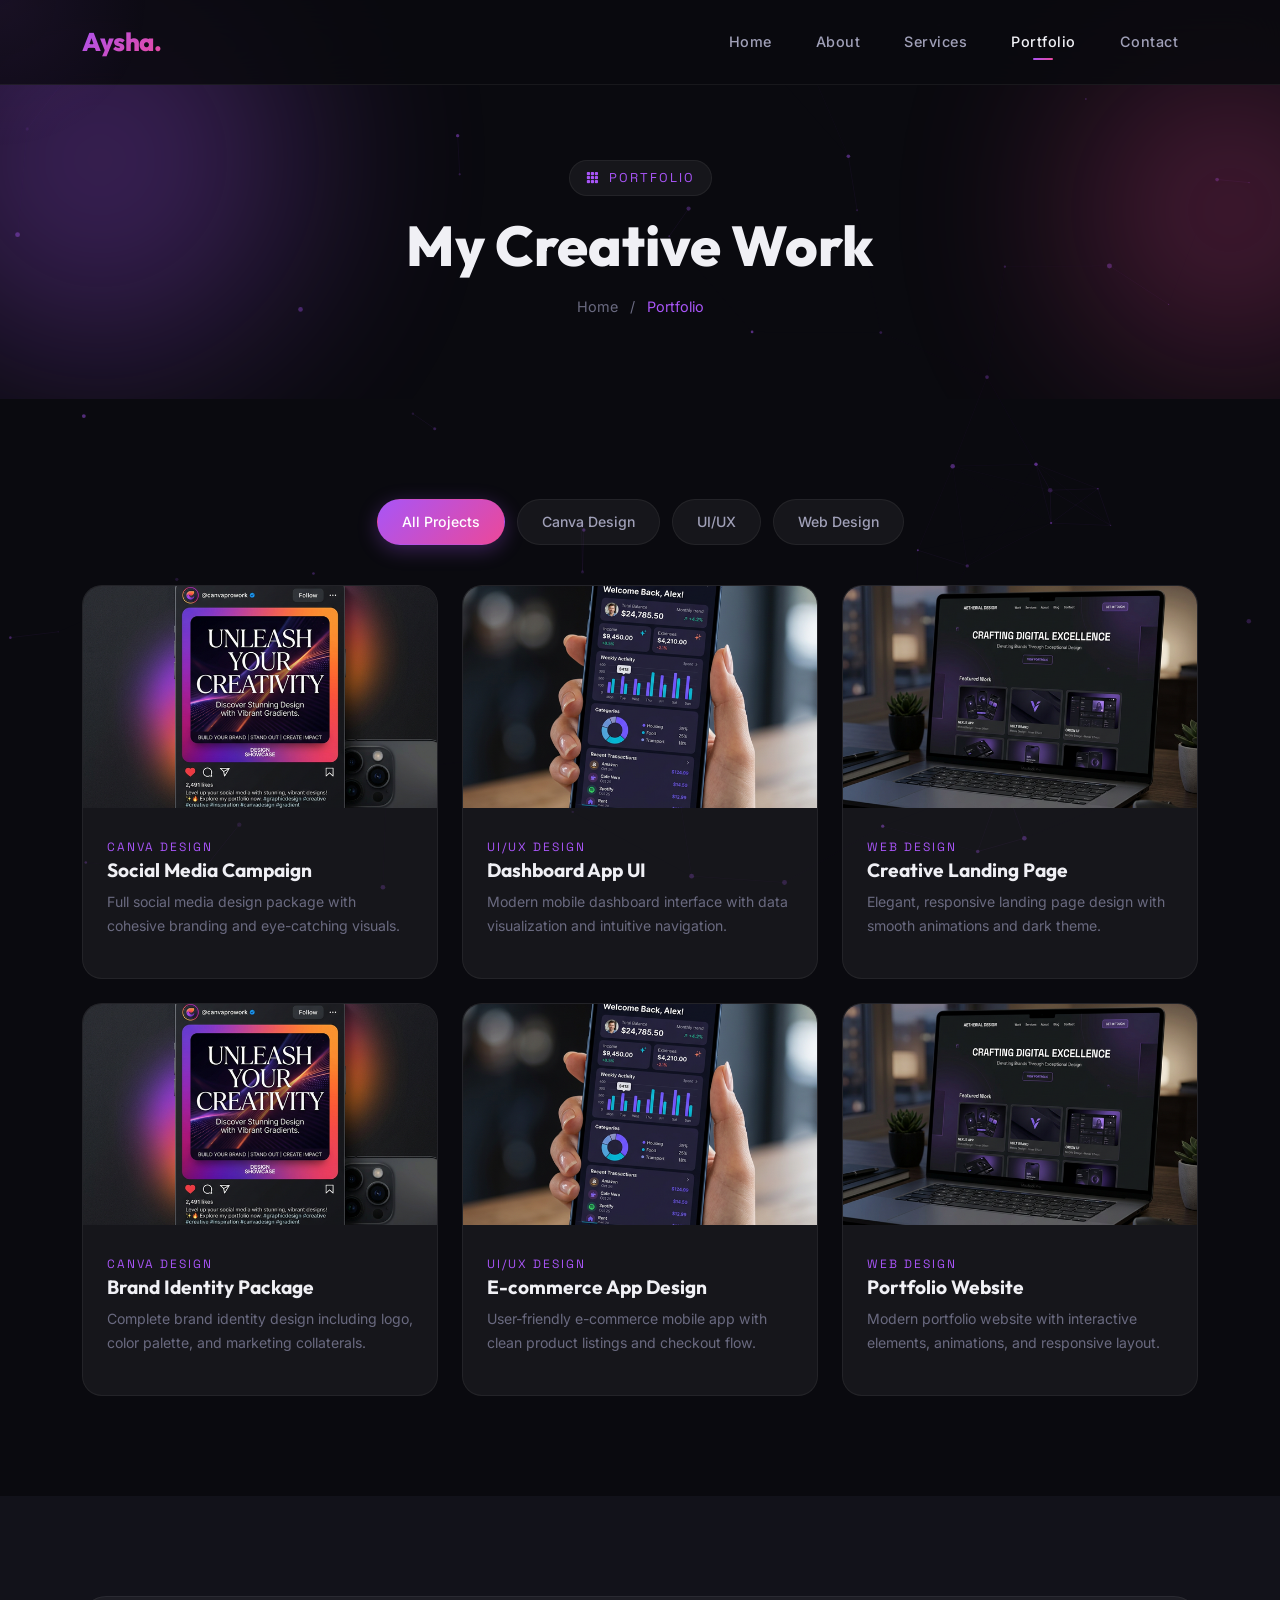
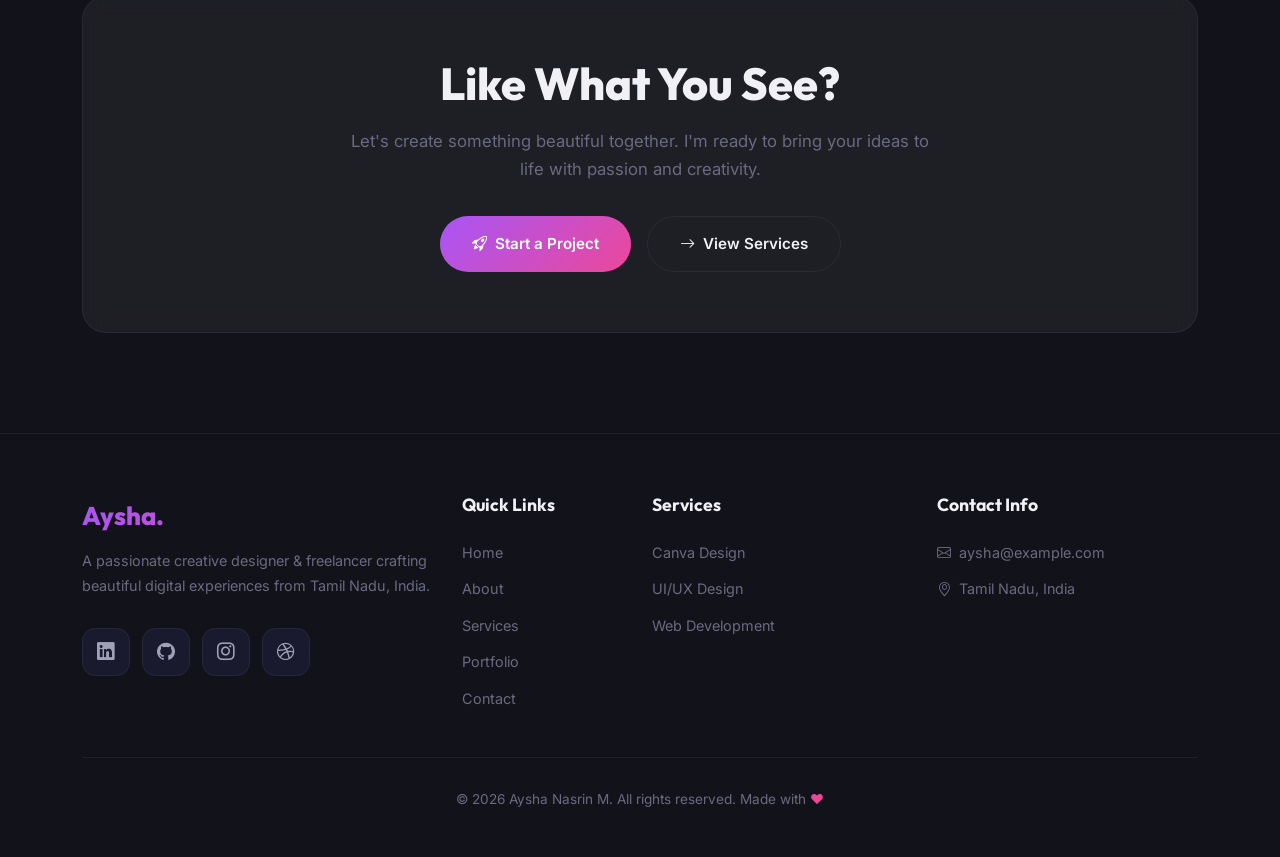
==== portfolio.html @ 5ef6aa92 "update the website" ====
<!DOCTYPE html>
<html lang="en">
<head>
  <meta charset="UTF-8">
  <meta name="viewport" content="width=device-width, initial-scale=1.0">
  <meta name="description" content="Explore the creative portfolio of Aysha Nasrin M - Showcasing Canva designs, UI/UX projects, and web development work.">
  <title>Portfolio | Aysha Nasrin M</title>

  <link href="https://cdn.jsdelivr.net/npm/bootstrap@5.3.3/dist/css/bootstrap.min.css" rel="stylesheet">
  <link href="https://cdn.jsdelivr.net/npm/bootstrap-icons@1.11.3/font/bootstrap-icons.css" rel="stylesheet">
  <link rel="stylesheet" href="assets/css/style.css">
</head>
<body>

  <div class="preloader" id="preloader">
    <div class="preloader-spinner"></div>
    <div class="preloader-text">Loading</div>
  </div>

  <canvas id="particles-canvas"></canvas>

  <!-- Navigation -->
  <nav class="navbar navbar-expand-lg navbar-custom fixed-top" id="main-navbar">
    <div class="container">
      <a class="navbar-brand navbar-brand-custom" href="index.html">Aysha<span style="color: var(--accent-2);">.</span></a>
      <button class="navbar-toggler navbar-toggler-custom" type="button" data-bs-toggle="collapse" data-bs-target="#navbarNav">
        <span class="navbar-toggler-icon"></span>
      </button>
      <div class="collapse navbar-collapse justify-content-end" id="navbarNav">
        <ul class="navbar-nav gap-1">
          <li class="nav-item"><a class="nav-link nav-link-custom" href="index.html">Home</a></li>
          <li class="nav-item"><a class="nav-link nav-link-custom" href="about.html">About</a></li>
          <li class="nav-item"><a class="nav-link nav-link-custom" href="services.html">Services</a></li>
          <li class="nav-item"><a class="nav-link nav-link-custom" href="portfolio.html">Portfolio</a></li>
          <li class="nav-item"><a class="nav-link nav-link-custom" href="contact.html">Contact</a></li>
        </ul>
      </div>
    </div>
  </nav>

  <!-- Page Header -->
  <section class="page-header">
    <div class="page-header-bg">
      <div class="page-header-shape page-header-shape-1"></div>
      <div class="page-header-shape page-header-shape-2"></div>
    </div>
    <div class="section-tag"><i class="bi bi-grid-3x3-gap-fill"></i> Portfolio</div>
    <h1 class="section-title">My Creative <span class="gradient-text">Work</span></h1>
    <div class="breadcrumb-custom">
      <a href="index.html">Home</a>
      <span>/</span>
      <span class="current">Portfolio</span>
    </div>
  </section>

  <!-- Portfolio Section -->
  <section class="section-padding">
    <div class="container">
      <!-- Filter Buttons -->
      <div class="portfolio-filter reveal">
        <button class="filter-btn active" data-filter="all" id="filter-all">All Projects</button>
        <button class="filter-btn" data-filter="canva" id="filter-canva">Canva Design</button>
        <button class="filter-btn" data-filter="uiux" id="filter-uiux">UI/UX</button>
        <button class="filter-btn" data-filter="web" id="filter-web">Web Design</button>
      </div>

      <!-- Portfolio Grid -->
      <div class="row g-4 stagger-children">
        <!-- Project 1 -->
        <div class="col-lg-4 col-md-6 portfolio-item" data-category="canva">
          <div class="portfolio-card" id="portfolio-1">
            <div class="portfolio-image-wrapper">
              <img src="assets/images/portfolio-canva.png" alt="Social Media Campaign Design" class="portfolio-image">
              <div class="portfolio-overlay">
                <button class="portfolio-overlay-btn" aria-label="View project"><i class="bi bi-arrow-up-right"></i></button>
              </div>
            </div>
            <div class="portfolio-info">
              <span class="portfolio-category">Canva Design</span>
              <h3 class="portfolio-title">Social Media Campaign</h3>
              <p class="portfolio-desc">Full social media design package with cohesive branding and eye-catching visuals.</p>
            </div>
          </div>
        </div>

        <!-- Project 2 -->
        <div class="col-lg-4 col-md-6 portfolio-item" data-category="uiux">
          <div class="portfolio-card" id="portfolio-2">
            <div class="portfolio-image-wrapper">
              <img src="assets/images/portfolio-uiux.png" alt="Mobile App Dashboard UI" class="portfolio-image">
              <div class="portfolio-overlay">
                <button class="portfolio-overlay-btn" aria-label="View project"><i class="bi bi-arrow-up-right"></i></button>
              </div>
            </div>
            <div class="portfolio-info">
              <span class="portfolio-category">UI/UX Design</span>
              <h3 class="portfolio-title">Dashboard App UI</h3>
              <p class="portfolio-desc">Modern mobile dashboard interface with data visualization and intuitive navigation.</p>
            </div>
          </div>
        </div>

        <!-- Project 3 -->
        <div class="col-lg-4 col-md-6 portfolio-item" data-category="web">
          <div class="portfolio-card" id="portfolio-3">
            <div class="portfolio-image-wrapper">
              <img src="assets/images/portfolio-web.png" alt="Landing Page Design" class="portfolio-image">
              <div class="portfolio-overlay">
                <button class="portfolio-overlay-btn" aria-label="View project"><i class="bi bi-arrow-up-right"></i></button>
              </div>
            </div>
            <div class="portfolio-info">
              <span class="portfolio-category">Web Design</span>
              <h3 class="portfolio-title">Creative Landing Page</h3>
              <p class="portfolio-desc">Elegant, responsive landing page design with smooth animations and dark theme.</p>
            </div>
          </div>
        </div>

        <!-- Project 4 -->
        <div class="col-lg-4 col-md-6 portfolio-item" data-category="canva">
          <div class="portfolio-card" id="portfolio-4">
            <div class="portfolio-image-wrapper">
              <img src="assets/images/portfolio-canva.png" alt="Brand Identity Package" class="portfolio-image">
              <div class="portfolio-overlay">
                <button class="portfolio-overlay-btn" aria-label="View project"><i class="bi bi-arrow-up-right"></i></button>
              </div>
            </div>
            <div class="portfolio-info">
              <span class="portfolio-category">Canva Design</span>
              <h3 class="portfolio-title">Brand Identity Package</h3>
              <p class="portfolio-desc">Complete brand identity design including logo, color palette, and marketing collaterals.</p>
            </div>
          </div>
        </div>

        <!-- Project 5 -->
        <div class="col-lg-4 col-md-6 portfolio-item" data-category="uiux">
          <div class="portfolio-card" id="portfolio-5">
            <div class="portfolio-image-wrapper">
              <img src="assets/images/portfolio-uiux.png" alt="E-commerce App UI" class="portfolio-image">
              <div class="portfolio-overlay">
                <button class="portfolio-overlay-btn" aria-label="View project"><i class="bi bi-arrow-up-right"></i></button>
              </div>
            </div>
            <div class="portfolio-info">
              <span class="portfolio-category">UI/UX Design</span>
              <h3 class="portfolio-title">E-commerce App Design</h3>
              <p class="portfolio-desc">User-friendly e-commerce mobile app with clean product listings and checkout flow.</p>
            </div>
          </div>
        </div>

        <!-- Project 6 -->
        <div class="col-lg-4 col-md-6 portfolio-item" data-category="web">
          <div class="portfolio-card" id="portfolio-6">
            <div class="portfolio-image-wrapper">
              <img src="assets/images/portfolio-web.png" alt="Portfolio Website Redesign" class="portfolio-image">
              <div class="portfolio-overlay">
                <button class="portfolio-overlay-btn" aria-label="View project"><i class="bi bi-arrow-up-right"></i></button>
              </div>
            </div>
            <div class="portfolio-info">
              <span class="portfolio-category">Web Design</span>
              <h3 class="portfolio-title">Portfolio Website</h3>
              <p class="portfolio-desc">Modern portfolio website with interactive elements, animations, and responsive layout.</p>
            </div>
          </div>
        </div>
      </div>
    </div>
  </section>

  <!-- CTA -->
  <section class="section-padding" style="background: var(--bg-secondary);">
    <div class="container">
      <div class="glass-card text-center reveal" style="padding: 60px 40px;">
        <h2 class="section-title" style="margin-bottom: 16px;">Like What You <span class="gradient-text">See?</span></h2>
        <p class="section-description mx-auto" style="margin-bottom: 32px;">
          Let's create something beautiful together. I'm ready to bring your ideas to life with passion and creativity.
        </p>
        <div class="d-flex gap-3 justify-content-center flex-wrap">
          <a href="contact.html" class="btn-gradient" id="portfolio-cta">
            <i class="bi bi-rocket-takeoff"></i> Start a Project
          </a>
          <a href="services.html" class="btn-outline-glow">
            <i class="bi bi-arrow-right"></i> View Services
          </a>
        </div>
      </div>
    </div>
  </section>

  <!-- Footer -->
  <footer class="footer">
    <div class="container">
      <div class="row g-4">
        <div class="col-lg-4">
          <div class="footer-brand">Aysha<span style="color: var(--accent-2);">.</span></div>
          <p class="footer-text">A passionate creative designer & freelancer crafting beautiful digital experiences from Tamil Nadu, India.</p>
          <div class="social-links">
            <a href="#" class="social-link" aria-label="LinkedIn"><i class="bi bi-linkedin"></i></a>
            <a href="#" class="social-link" aria-label="GitHub"><i class="bi bi-github"></i></a>
            <a href="#" class="social-link" aria-label="Instagram"><i class="bi bi-instagram"></i></a>
            <a href="#" class="social-link" aria-label="Dribbble"><i class="bi bi-dribbble"></i></a>
          </div>
        </div>
        <div class="col-lg-2 col-md-4">
          <h4 class="footer-title">Quick Links</h4>
          <a href="index.html" class="footer-link">Home</a>
          <a href="about.html" class="footer-link">About</a>
          <a href="services.html" class="footer-link">Services</a>
          <a href="portfolio.html" class="footer-link">Portfolio</a>
          <a href="contact.html" class="footer-link">Contact</a>
        </div>
        <div class="col-lg-3 col-md-4">
          <h4 class="footer-title">Services</h4>
          <a href="services.html" class="footer-link">Canva Design</a>
          <a href="services.html" class="footer-link">UI/UX Design</a>
          <a href="services.html" class="footer-link">Web Development</a>
        </div>
        <div class="col-lg-3 col-md-4">
          <h4 class="footer-title">Contact Info</h4>
          <a href="mailto:aysha@example.com" class="footer-link"><i class="bi bi-envelope me-2"></i>aysha@example.com</a>
          <a href="#" class="footer-link"><i class="bi bi-geo-alt me-2"></i>Tamil Nadu, India</a>
        </div>
      </div>
      <div class="footer-bottom">
        <p>&copy; 2026 Aysha Nasrin M. All rights reserved. Made with <span class="heart">&hearts;</span></p>
      </div>
    </div>
  </footer>

  <button class="back-to-top" id="back-to-top" aria-label="Back to top"><i class="bi bi-arrow-up"></i></button>

  <script src="https://cdn.jsdelivr.net/npm/bootstrap@5.3.3/dist/js/bootstrap.bundle.min.js"></script>
  <script src="assets/js/main.js"></script>
</body>
</html>
---- assets/css/style.css ----
/* ============================================
   AYSHA NASRIN M - PORTFOLIO DESIGN SYSTEM
   ============================================ */

/* Google Fonts */
@import url('https://fonts.googleapis.com/css2?family=Inter:wght@300;400;500;600;700;800;900&family=Outfit:wght@300;400;500;600;700;800&family=Space+Grotesk:wght@400;500;600;700&display=swap');

/* ========== CSS Custom Properties ========== */
:root {
  /* Colors */
  --bg-primary: #0a0a0f;
  --bg-secondary: #12121a;
  --bg-tertiary: #1a1a2e;
  --bg-card: rgba(255, 255, 255, 0.03);
  --bg-glass: rgba(255, 255, 255, 0.05);

  --text-primary: #f0f0f5;
  --text-secondary: #a0a0b8;
  --text-muted: #6a6a80;

  --accent-1: #a855f7;  /* Purple */
  --accent-2: #ec4899;  /* Pink */
  --accent-3: #06b6d4;  /* Cyan */
  --accent-4: #f59e0b;  /* Amber */

  --gradient-primary: linear-gradient(135deg, #a855f7, #ec4899);
  --gradient-secondary: linear-gradient(135deg, #06b6d4, #a855f7);
  --gradient-accent: linear-gradient(135deg, #ec4899, #f59e0b);
  --gradient-bg: linear-gradient(180deg, #0a0a0f 0%, #12121a 50%, #0a0a0f 100%);

  --border-color: rgba(255, 255, 255, 0.06);
  --border-glow: rgba(168, 85, 247, 0.3);

  --shadow-sm: 0 2px 8px rgba(0, 0, 0, 0.3);
  --shadow-md: 0 8px 30px rgba(0, 0, 0, 0.4);
  --shadow-lg: 0 20px 60px rgba(0, 0, 0, 0.5);
  --shadow-glow: 0 0 40px rgba(168, 85, 247, 0.15);

  /* Typography */
  --font-heading: 'Outfit', sans-serif;
  --font-body: 'Inter', sans-serif;
  --font-mono: 'Space Grotesk', monospace;

  /* Spacing */
  --section-padding: 100px 0;

  /* Transitions */
  --transition-fast: 0.2s cubic-bezier(0.4, 0, 0.2, 1);
  --transition-smooth: 0.4s cubic-bezier(0.4, 0, 0.2, 1);
  --transition-bounce: 0.6s cubic-bezier(0.68, -0.55, 0.265, 1.55);
}

/* ========== Base Reset & Globals ========== */
*,
*::before,
*::after {
  margin: 0;
  padding: 0;
  box-sizing: border-box;
}

html {
  scroll-behavior: smooth;
  scrollbar-width: thin;
  scrollbar-color: var(--accent-1) var(--bg-secondary);
}

::-webkit-scrollbar {
  width: 6px;
}

::-webkit-scrollbar-track {
  background: var(--bg-secondary);
}

::-webkit-scrollbar-thumb {
  background: var(--accent-1);
  border-radius: 3px;
}

body {
  font-family: var(--font-body);
  background: var(--bg-primary);
  color: var(--text-primary);
  line-height: 1.7;
  overflow-x: hidden;
  -webkit-font-smoothing: antialiased;
  -moz-osx-font-smoothing: grayscale;
}

a {
  text-decoration: none;
  color: inherit;
  transition: var(--transition-fast);
}

img {
  max-width: 100%;
  height: auto;
}

ul {
  list-style: none;
}

::selection {
  background: var(--accent-1);
  color: #fff;
}

/* ========== Cursor Glow Effect ========== */
.cursor-glow {
  position: fixed;
  width: 300px;
  height: 300px;
  border-radius: 50%;
  pointer-events: none;
  z-index: 9999;
  background: radial-gradient(circle, rgba(168, 85, 247, 0.08) 0%, transparent 70%);
  transform: translate(-50%, -50%);
  transition: opacity 0.3s;
}

/* ========== Preloader ========== */
.preloader {
  position: fixed;
  top: 0;
  left: 0;
  width: 100%;
  height: 100%;
  background: var(--bg-primary);
  z-index: 99999;
  display: flex;
  align-items: center;
  justify-content: center;
  flex-direction: column;
  transition: opacity 0.6s ease, visibility 0.6s ease;
}

.preloader.loaded {
  opacity: 0;
  visibility: hidden;
}

.preloader-spinner {
  width: 50px;
  height: 50px;
  border: 3px solid var(--border-color);
  border-top-color: var(--accent-1);
  border-radius: 50%;
  animation: spin 0.8s linear infinite;
}

.preloader-text {
  margin-top: 20px;
  font-family: var(--font-heading);
  font-size: 14px;
  letter-spacing: 4px;
  text-transform: uppercase;
  color: var(--text-muted);
  animation: pulse 1.5s ease-in-out infinite;
}

@keyframes spin {
  to { transform: rotate(360deg); }
}

@keyframes pulse {
  0%, 100% { opacity: 0.5; }
  50% { opacity: 1; }
}

/* ========== Navigation ========== */
.navbar-custom {
  background: rgba(10, 10, 15, 0.85) !important;
  backdrop-filter: blur(20px);
  -webkit-backdrop-filter: blur(20px);
  border-bottom: 1px solid var(--border-color);
  padding: 15px 0;
  transition: var(--transition-smooth);
  z-index: 1000;
}

.navbar-custom.scrolled {
  padding: 10px 0;
  box-shadow: var(--shadow-md);
}

.navbar-brand-custom {
  font-family: var(--font-heading);
  font-weight: 800;
  font-size: 1.6rem;
  background: var(--gradient-primary);
  -webkit-background-clip: text;
  -webkit-text-fill-color: transparent;
  background-clip: text;
  letter-spacing: -0.5px;
}

.navbar-brand-custom:hover {
  transform: scale(1.05);
}

.nav-link-custom {
  font-family: var(--font-body);
  font-weight: 500;
  font-size: 0.9rem;
  color: var(--text-secondary) !important;
  padding: 8px 20px !important;
  border-radius: 30px;
  transition: var(--transition-smooth);
  position: relative;
  letter-spacing: 0.5px;
}

.nav-link-custom::after {
  content: '';
  position: absolute;
  bottom: 2px;
  left: 50%;
  width: 0;
  height: 2px;
  background: var(--gradient-primary);
  border-radius: 2px;
  transition: var(--transition-smooth);
  transform: translateX(-50%);
}

.nav-link-custom:hover,
.nav-link-custom.active {
  color: var(--text-primary) !important;
}

.nav-link-custom:hover::after,
.nav-link-custom.active::after {
  width: 20px;
}

.navbar-toggler-custom {
  border: 1px solid var(--border-color) !important;
  padding: 6px 10px;
}

.navbar-toggler-custom .navbar-toggler-icon {
  background-image: url("data:image/svg+xml,%3csvg xmlns='http://www.w3.org/2000/svg' viewBox='0 0 30 30'%3e%3cpath stroke='rgba%28168, 85, 247, 1%29' stroke-linecap='round' stroke-miterlimit='10' stroke-width='2' d='M4 7h22M4 15h22M4 23h22'/%3e%3c/svg%3e") !important;
}

/* ========== Hero Section ========== */
.hero-section {
  min-height: 100vh;
  display: flex;
  align-items: center;
  position: relative;
  overflow: hidden;
  padding-top: 80px;
}

.hero-bg-shapes {
  position: absolute;
  top: 0;
  left: 0;
  width: 100%;
  height: 100%;
  pointer-events: none;
  z-index: 0;
}

.hero-shape {
  position: absolute;
  border-radius: 50%;
  filter: blur(80px);
  opacity: 0.4;
  animation: float 8s ease-in-out infinite;
}

.hero-shape-1 {
  width: 400px;
  height: 400px;
  background: var(--accent-1);
  top: -100px;
  right: -100px;
  animation-delay: 0s;
}

.hero-shape-2 {
  width: 300px;
  height: 300px;
  background: var(--accent-2);
  bottom: -50px;
  left: -50px;
  animation-delay: 2s;
}

.hero-shape-3 {
  width: 200px;
  height: 200px;
  background: var(--accent-3);
  top: 50%;
  left: 50%;
  animation-delay: 4s;
}

@keyframes float {
  0%, 100% { transform: translate(0, 0) scale(1); }
  33% { transform: translate(30px, -30px) scale(1.05); }
  66% { transform: translate(-20px, 20px) scale(0.95); }
}

.hero-content {
  position: relative;
  z-index: 1;
}

.hero-badge {
  display: inline-flex;
  align-items: center;
  gap: 8px;
  padding: 8px 20px;
  background: var(--bg-glass);
  border: 1px solid var(--border-color);
  border-radius: 50px;
  font-size: 0.85rem;
  color: var(--text-secondary);
  margin-bottom: 24px;
  backdrop-filter: blur(10px);
  animation: fadeInUp 0.8s ease forwards;
  opacity: 0;
}

.hero-badge .badge-dot {
  width: 8px;
  height: 8px;
  border-radius: 50%;
  background: #22c55e;
  animation: blink 2s ease-in-out infinite;
}

@keyframes blink {
  0%, 100% { opacity: 1; }
  50% { opacity: 0.3; }
}

.hero-title {
  font-family: var(--font-heading);
  font-size: 4rem;
  font-weight: 800;
  line-height: 1.1;
  margin-bottom: 8px;
  animation: fadeInUp 0.8s ease 0.2s forwards;
  opacity: 0;
}

.hero-title .gradient-text {
  background: var(--gradient-primary);
  -webkit-background-clip: text;
  -webkit-text-fill-color: transparent;
  background-clip: text;
}

.hero-subtitle {
  font-family: var(--font-heading);
  font-size: 1.6rem;
  font-weight: 600;
  color: var(--text-secondary);
  margin-bottom: 20px;
  animation: fadeInUp 0.8s ease 0.4s forwards;
  opacity: 0;
}

.hero-description {
  font-size: 1.05rem;
  color: var(--text-muted);
  max-width: 500px;
  margin-bottom: 36px;
  animation: fadeInUp 0.8s ease 0.6s forwards;
  opacity: 0;
}

.hero-buttons {
  display: flex;
  gap: 16px;
  flex-wrap: wrap;
  animation: fadeInUp 0.8s ease 0.8s forwards;
  opacity: 0;
}

.hero-image-wrapper {
  position: relative;
  z-index: 1;
  animation: fadeInRight 1s ease 0.4s forwards;
  opacity: 0;
}

.hero-image-container {
  position: relative;
  width: 380px;
  height: 380px;
  margin: 0 auto;
}

.hero-image-ring {
  position: absolute;
  top: -10px;
  left: -10px;
  right: -10px;
  bottom: -10px;
  border-radius: 50%;
  border: 2px solid transparent;
  background: var(--gradient-primary) border-box;
  -webkit-mask: linear-gradient(#fff 0 0) padding-box, linear-gradient(#fff 0 0);
  mask: linear-gradient(#fff 0 0) padding-box, linear-gradient(#fff 0 0);
  -webkit-mask-composite: xor;
  mask-composite: exclude;
  animation: rotateRing 10s linear infinite;
}

@keyframes rotateRing {
  to { transform: rotate(360deg); }
}

.hero-profile-img {
  width: 100%;
  height: 100%;
  border-radius: 50%;
  object-fit: cover;
  border: 4px solid var(--bg-secondary);
  box-shadow: var(--shadow-glow);
}

.hero-floating-card {
  position: absolute;
  padding: 12px 20px;
  background: var(--bg-glass);
  backdrop-filter: blur(16px);
  border: 1px solid var(--border-color);
  border-radius: 16px;
  font-size: 0.85rem;
  font-weight: 500;
  color: var(--text-primary);
  box-shadow: var(--shadow-md);
  animation: floatCard 6s ease-in-out infinite;
  white-space: nowrap;
}

.hero-floating-card i {
  margin-right: 8px;
  color: var(--accent-1);
}

.floating-card-1 {
  top: 20px;
  right: -30px;
  animation-delay: 0s;
}

.floating-card-2 {
  bottom: 40px;
  left: -40px;
  animation-delay: 2s;
}

.floating-card-3 {
  bottom: -10px;
  right: 0;
  animation-delay: 4s;
}

@keyframes floatCard {
  0%, 100% { transform: translateY(0); }
  50% { transform: translateY(-12px); }
}

/* ========== Buttons ========== */
.btn-gradient {
  padding: 14px 32px;
  background: var(--gradient-primary);
  color: #fff;
  border: none;
  border-radius: 50px;
  font-family: var(--font-body);
  font-weight: 600;
  font-size: 0.95rem;
  cursor: pointer;
  transition: var(--transition-smooth);
  position: relative;
  overflow: hidden;
  display: inline-flex;
  align-items: center;
  gap: 8px;
}

.btn-gradient::before {
  content: '';
  position: absolute;
  top: 0;
  left: -100%;
  width: 100%;
  height: 100%;
  background: linear-gradient(90deg, transparent, rgba(255, 255, 255, 0.2), transparent);
  transition: 0.5s;
}

.btn-gradient:hover {
  transform: translateY(-3px);
  box-shadow: 0 10px 30px rgba(168, 85, 247, 0.4);
  color: #fff;
}

.btn-gradient:hover::before {
  left: 100%;
}

.btn-outline-glow {
  padding: 14px 32px;
  background: transparent;
  color: var(--text-primary);
  border: 1px solid var(--border-color);
  border-radius: 50px;
  font-family: var(--font-body);
  font-weight: 600;
  font-size: 0.95rem;
  cursor: pointer;
  transition: var(--transition-smooth);
  display: inline-flex;
  align-items: center;
  gap: 8px;
}

.btn-outline-glow:hover {
  border-color: var(--accent-1);
  color: var(--accent-1);
  transform: translateY(-3px);
  box-shadow: 0 0 20px rgba(168, 85, 247, 0.2);
}

/* ========== Section Styles ========== */
.section-padding {
  padding: var(--section-padding);
}

.section-header {
  text-align: center;
  margin-bottom: 60px;
}

.section-tag {
  display: inline-flex;
  align-items: center;
  gap: 8px;
  padding: 6px 16px;
  background: var(--bg-glass);
  border: 1px solid var(--border-color);
  border-radius: 50px;
  font-family: var(--font-mono);
  font-size: 0.8rem;
  color: var(--accent-1);
  text-transform: uppercase;
  letter-spacing: 2px;
  margin-bottom: 16px;
}

.section-title {
  font-family: var(--font-heading);
  font-size: 2.8rem;
  font-weight: 800;
  margin-bottom: 16px;
  line-height: 1.2;
}

.section-description {
  font-size: 1.05rem;
  color: var(--text-muted);
  max-width: 600px;
  margin: 0 auto;
}

/* ========== Glass Card ========== */
.glass-card {
  background: var(--bg-glass);
  border: 1px solid var(--border-color);
  border-radius: 24px;
  padding: 40px;
  backdrop-filter: blur(10px);
  transition: var(--transition-smooth);
  position: relative;
  overflow: hidden;
}

.glass-card::before {
  content: '';
  position: absolute;
  top: 0;
  left: 0;
  right: 0;
  height: 1px;
  background: linear-gradient(90deg, transparent, rgba(168, 85, 247, 0.3), transparent);
  opacity: 0;
  transition: var(--transition-smooth);
}

.glass-card:hover {
  border-color: var(--border-glow);
  transform: translateY(-5px);
  box-shadow: var(--shadow-glow);
}

.glass-card:hover::before {
  opacity: 1;
}

/* ========== About Section ========== */
.about-image-wrapper {
  position: relative;
}

.about-image {
  border-radius: 24px;
  border: 2px solid var(--border-color);
  box-shadow: var(--shadow-lg);
  width: 100%;
  object-fit: cover;
}

.about-image-decoration {
  position: absolute;
  width: 100%;
  height: 100%;
  top: 20px;
  left: 20px;
  border: 2px solid var(--accent-1);
  border-radius: 24px;
  z-index: -1;
  opacity: 0.3;
}

.about-info {
  display: flex;
  flex-direction: column;
  gap: 20px;
}

.about-text {
  font-size: 1.05rem;
  color: var(--text-secondary);
  line-height: 1.8;
}

.about-details {
  display: grid;
  grid-template-columns: repeat(2, 1fr);
  gap: 20px;
  margin: 20px 0;
}

.about-detail-item {
  display: flex;
  flex-direction: column;
  gap: 4px;
}

.about-detail-label {
  font-family: var(--font-mono);
  font-size: 0.75rem;
  text-transform: uppercase;
  letter-spacing: 2px;
  color: var(--accent-1);
}

.about-detail-value {
  font-weight: 600;
  font-size: 1rem;
  color: var(--text-primary);
}

.about-stats {
  display: grid;
  grid-template-columns: repeat(3, 1fr);
  gap: 20px;
  margin-top: 20px;
}

.stat-card {
  text-align: center;
  padding: 20px;
  background: var(--bg-glass);
  border: 1px solid var(--border-color);
  border-radius: 16px;
  transition: var(--transition-smooth);
}

.stat-card:hover {
  border-color: var(--border-glow);
  box-shadow: var(--shadow-glow);
}

.stat-number {
  font-family: var(--font-heading);
  font-size: 2rem;
  font-weight: 800;
  background: var(--gradient-primary);
  -webkit-background-clip: text;
  -webkit-text-fill-color: transparent;
  background-clip: text;
}

.stat-label {
  font-size: 0.8rem;
  color: var(--text-muted);
  margin-top: 4px;
}

/* ========== Skills Section ========== */
.skill-card {
  background: var(--bg-glass);
  border: 1px solid var(--border-color);
  border-radius: 20px;
  padding: 30px;
  text-align: center;
  transition: var(--transition-smooth);
  position: relative;
  overflow: hidden;
}

.skill-card::after {
  content: '';
  position: absolute;
  bottom: 0;
  left: 0;
  right: 0;
  height: 3px;
  background: var(--gradient-primary);
  transform: scaleX(0);
  transition: var(--transition-smooth);
}

.skill-card:hover {
  transform: translateY(-8px);
  border-color: var(--border-glow);
  box-shadow: var(--shadow-glow);
}

.skill-card:hover::after {
  transform: scaleX(1);
}

.skill-icon {
  width: 64px;
  height: 64px;
  border-radius: 16px;
  display: flex;
  align-items: center;
  justify-content: center;
  margin: 0 auto 16px;
  font-size: 1.8rem;
  background: var(--bg-tertiary);
  transition: var(--transition-smooth);
}

.skill-card:hover .skill-icon {
  background: var(--gradient-primary);
  transform: scale(1.1) rotate(5deg);
}

.skill-name {
  font-family: var(--font-heading);
  font-weight: 700;
  font-size: 1.1rem;
  margin-bottom: 12px;
}

.skill-bar-container {
  width: 100%;
  height: 6px;
  background: var(--bg-tertiary);
  border-radius: 3px;
  overflow: hidden;
  margin-bottom: 8px;
}

.skill-bar {
  height: 100%;
  background: var(--gradient-primary);
  border-radius: 3px;
  width: 0;
  transition: width 1.5s cubic-bezier(0.4, 0, 0.2, 1);
}

.skill-percentage {
  font-family: var(--font-mono);
  font-size: 0.8rem;
  color: var(--accent-1);
  font-weight: 600;
}

/* ========== Services Section ========== */
.service-card {
  background: var(--bg-glass);
  border: 1px solid var(--border-color);
  border-radius: 24px;
  padding: 40px 30px;
  transition: var(--transition-smooth);
  position: relative;
  overflow: hidden;
  height: 100%;
}

.service-card::before {
  content: '';
  position: absolute;
  top: 0;
  left: 0;
  width: 100%;
  height: 100%;
  background: var(--gradient-primary);
  opacity: 0;
  transition: var(--transition-smooth);
  z-index: 0;
}

.service-card:hover {
  transform: translateY(-10px);
  border-color: transparent;
  box-shadow: var(--shadow-lg);
}

.service-card:hover::before {
  opacity: 0.08;
}

.service-card > * {
  position: relative;
  z-index: 1;
}

.service-icon {
  width: 80px;
  height: 80px;
  border-radius: 20px;
  display: flex;
  align-items: center;
  justify-content: center;
  font-size: 2rem;
  margin-bottom: 24px;
  transition: var(--transition-smooth);
}

.service-icon.icon-purple {
  background: rgba(168, 85, 247, 0.1);
  color: var(--accent-1);
}

.service-icon.icon-pink {
  background: rgba(236, 72, 153, 0.1);
  color: var(--accent-2);
}

.service-icon.icon-cyan {
  background: rgba(6, 182, 212, 0.1);
  color: var(--accent-3);
}

.service-card:hover .service-icon {
  transform: scale(1.1);
}

.service-title {
  font-family: var(--font-heading);
  font-size: 1.3rem;
  font-weight: 700;
  margin-bottom: 12px;
}

.service-text {
  color: var(--text-muted);
  font-size: 0.95rem;
  margin-bottom: 20px;
}

.service-features {
  display: flex;
  flex-direction: column;
  gap: 8px;
}

.service-feature {
  display: flex;
  align-items: center;
  gap: 8px;
  font-size: 0.88rem;
  color: var(--text-secondary);
}

.service-feature i {
  color: #22c55e;
  font-size: 0.8rem;
}

/* ========== Portfolio Section ========== */
.portfolio-filter {
  display: flex;
  justify-content: center;
  gap: 12px;
  flex-wrap: wrap;
  margin-bottom: 40px;
}

.filter-btn {
  padding: 10px 24px;
  background: var(--bg-glass);
  border: 1px solid var(--border-color);
  border-radius: 50px;
  color: var(--text-secondary);
  font-family: var(--font-body);
  font-weight: 500;
  font-size: 0.88rem;
  cursor: pointer;
  transition: var(--transition-smooth);
}

.filter-btn:hover,
.filter-btn.active {
  background: var(--gradient-primary);
  border-color: transparent;
  color: #fff;
  box-shadow: 0 5px 20px rgba(168, 85, 247, 0.3);
}

.portfolio-card {
  border-radius: 20px;
  overflow: hidden;
  background: var(--bg-glass);
  border: 1px solid var(--border-color);
  transition: var(--transition-smooth);
  height: 100%;
}

.portfolio-card:hover {
  transform: translateY(-8px);
  box-shadow: var(--shadow-glow);
  border-color: var(--border-glow);
}

.portfolio-image-wrapper {
  position: relative;
  overflow: hidden;
  aspect-ratio: 16/10;
}

.portfolio-image {
  width: 100%;
  height: 100%;
  object-fit: cover;
  transition: var(--transition-smooth);
}

.portfolio-card:hover .portfolio-image {
  transform: scale(1.08);
}

.portfolio-overlay {
  position: absolute;
  top: 0;
  left: 0;
  width: 100%;
  height: 100%;
  background: linear-gradient(180deg, transparent 40%, rgba(10, 10, 15, 0.9) 100%);
  display: flex;
  align-items: flex-end;
  padding: 20px;
  opacity: 0;
  transition: var(--transition-smooth);
}

.portfolio-card:hover .portfolio-overlay {
  opacity: 1;
}

.portfolio-overlay-btn {
  width: 44px;
  height: 44px;
  border-radius: 50%;
  background: var(--gradient-primary);
  border: none;
  color: #fff;
  font-size: 1.1rem;
  cursor: pointer;
  display: flex;
  align-items: center;
  justify-content: center;
  transition: var(--transition-smooth);
}

.portfolio-overlay-btn:hover {
  transform: scale(1.1);
}

.portfolio-info {
  padding: 24px;
}

.portfolio-category {
  font-family: var(--font-mono);
  font-size: 0.75rem;
  text-transform: uppercase;
  letter-spacing: 2px;
  color: var(--accent-1);
  margin-bottom: 8px;
}

.portfolio-title {
  font-family: var(--font-heading);
  font-size: 1.2rem;
  font-weight: 700;
  margin-bottom: 8px;
}

.portfolio-desc {
  font-size: 0.88rem;
  color: var(--text-muted);
}

/* ========== Testimonials / Education Timeline ========== */
.timeline {
  position: relative;
  padding: 20px 0;
}

.timeline::before {
  content: '';
  position: absolute;
  top: 0;
  left: 50%;
  transform: translateX(-50%);
  width: 2px;
  height: 100%;
  background: linear-gradient(180deg, var(--accent-1), var(--accent-2), var(--accent-3));
  opacity: 0.3;
}

.timeline-item {
  display: flex;
  align-items: center;
  margin-bottom: 60px;
  position: relative;
}

.timeline-dot {
  position: absolute;
  left: 50%;
  transform: translateX(-50%);
  width: 16px;
  height: 16px;
  border-radius: 50%;
  background: var(--gradient-primary);
  border: 3px solid var(--bg-primary);
  z-index: 2;
  box-shadow: 0 0 20px rgba(168, 85, 247, 0.4);
}

.timeline-content {
  width: 45%;
  padding: 30px;
  background: var(--bg-glass);
  border: 1px solid var(--border-color);
  border-radius: 20px;
  backdrop-filter: blur(10px);
  transition: var(--transition-smooth);
}

.timeline-content:hover {
  border-color: var(--border-glow);
  box-shadow: var(--shadow-glow);
  transform: translateY(-5px);
}

.timeline-item:nth-child(odd) .timeline-content {
  margin-right: auto;
}

.timeline-item:nth-child(even) .timeline-content {
  margin-left: auto;
}

.timeline-year {
  display: inline-block;
  padding: 4px 14px;
  background: var(--gradient-primary);
  border-radius: 50px;
  font-family: var(--font-mono);
  font-size: 0.78rem;
  font-weight: 600;
  color: #fff;
  margin-bottom: 12px;
}

.timeline-title {
  font-family: var(--font-heading);
  font-size: 1.2rem;
  font-weight: 700;
  margin-bottom: 8px;
}

.timeline-subtitle {
  font-size: 0.9rem;
  color: var(--accent-1);
  margin-bottom: 8px;
}

.timeline-text {
  font-size: 0.9rem;
  color: var(--text-muted);
}

/* ========== Contact Section ========== */
.contact-info-card {
  background: var(--bg-glass);
  border: 1px solid var(--border-color);
  border-radius: 24px;
  padding: 40px;
  height: 100%;
  backdrop-filter: blur(10px);
}

.contact-item {
  display: flex;
  align-items: flex-start;
  gap: 16px;
  margin-bottom: 30px;
}

.contact-item:last-child {
  margin-bottom: 0;
}

.contact-icon {
  width: 50px;
  height: 50px;
  border-radius: 14px;
  display: flex;
  align-items: center;
  justify-content: center;
  font-size: 1.2rem;
  flex-shrink: 0;
  transition: var(--transition-smooth);
}

.contact-icon.icon-purple {
  background: rgba(168, 85, 247, 0.1);
  color: var(--accent-1);
}

.contact-icon.icon-pink {
  background: rgba(236, 72, 153, 0.1);
  color: var(--accent-2);
}

.contact-icon.icon-cyan {
  background: rgba(6, 182, 212, 0.1);
  color: var(--accent-3);
}

.contact-item:hover .contact-icon {
  transform: scale(1.1) rotate(5deg);
}

.contact-label {
  font-family: var(--font-mono);
  font-size: 0.75rem;
  text-transform: uppercase;
  letter-spacing: 2px;
  color: var(--text-muted);
  margin-bottom: 4px;
}

.contact-value {
  font-weight: 600;
  font-size: 1rem;
  color: var(--text-primary);
}

.contact-form-card {
  background: var(--bg-glass);
  border: 1px solid var(--border-color);
  border-radius: 24px;
  padding: 40px;
  backdrop-filter: blur(10px);
}

.form-floating-custom {
  margin-bottom: 20px;
}

.form-control-custom {
  background: var(--bg-tertiary) !important;
  border: 1px solid var(--border-color) !important;
  border-radius: 14px !important;
  color: var(--text-primary) !important;
  padding: 16px 20px !important;
  font-family: var(--font-body) !important;
  font-size: 0.95rem !important;
  transition: var(--transition-smooth) !important;
}

.form-control-custom:focus {
  border-color: var(--accent-1) !important;
  box-shadow: 0 0 0 3px rgba(168, 85, 247, 0.15) !important;
}

.form-control-custom::placeholder {
  color: var(--text-muted) !important;
}

textarea.form-control-custom {
  min-height: 140px;
  resize: none;
}

.social-links {
  display: flex;
  gap: 12px;
  margin-top: 30px;
}

.social-link {
  width: 48px;
  height: 48px;
  border-radius: 14px;
  background: var(--bg-tertiary);
  border: 1px solid var(--border-color);
  display: flex;
  align-items: center;
  justify-content: center;
  font-size: 1.1rem;
  color: var(--text-secondary);
  transition: var(--transition-smooth);
}

.social-link:hover {
  background: var(--gradient-primary);
  border-color: transparent;
  color: #fff;
  transform: translateY(-5px);
  box-shadow: 0 10px 25px rgba(168, 85, 247, 0.3);
}

/* ========== Footer ========== */
.footer {
  background: var(--bg-secondary);
  border-top: 1px solid var(--border-color);
  padding: 60px 0 30px;
}

.footer-brand {
  font-family: var(--font-heading);
  font-weight: 800;
  font-size: 1.6rem;
  background: var(--gradient-primary);
  -webkit-background-clip: text;
  -webkit-text-fill-color: transparent;
  background-clip: text;
  margin-bottom: 12px;
}

.footer-text {
  color: var(--text-muted);
  font-size: 0.9rem;
  max-width: 350px;
}

.footer-title {
  font-family: var(--font-heading);
  font-weight: 700;
  font-size: 1.1rem;
  margin-bottom: 20px;
  color: var(--text-primary);
}

.footer-link {
  display: block;
  color: var(--text-muted);
  font-size: 0.9rem;
  padding: 6px 0;
  transition: var(--transition-fast);
}

.footer-link:hover {
  color: var(--accent-1);
  transform: translateX(5px);
}

.footer-bottom {
  text-align: center;
  padding-top: 30px;
  margin-top: 40px;
  border-top: 1px solid var(--border-color);
}

.footer-bottom p {
  color: var(--text-muted);
  font-size: 0.85rem;
}

.footer-bottom .heart {
  color: var(--accent-2);
  animation: heartbeat 1.5s ease-in-out infinite;
}

@keyframes heartbeat {
  0%, 100% { transform: scale(1); }
  50% { transform: scale(1.2); }
}

/* ========== Animations ========== */
@keyframes fadeInUp {
  from {
    opacity: 0;
    transform: translateY(40px);
  }
  to {
    opacity: 1;
    transform: translateY(0);
  }
}

@keyframes fadeInRight {
  from {
    opacity: 0;
    transform: translateX(60px);
  }
  to {
    opacity: 1;
    transform: translateX(0);
  }
}

@keyframes fadeInLeft {
  from {
    opacity: 0;
    transform: translateX(-60px);
  }
  to {
    opacity: 1;
    transform: translateX(0);
  }
}

.reveal {
  opacity: 0;
  transform: translateY(40px);
  transition: all 0.8s cubic-bezier(0.4, 0, 0.2, 1);
}

.reveal.active {
  opacity: 1;
  transform: translateY(0);
}

.reveal-left {
  opacity: 0;
  transform: translateX(-60px);
  transition: all 0.8s cubic-bezier(0.4, 0, 0.2, 1);
}

.reveal-left.active {
  opacity: 1;
  transform: translateX(0);
}

.reveal-right {
  opacity: 0;
  transform: translateX(60px);
  transition: all 0.8s cubic-bezier(0.4, 0, 0.2, 1);
}

.reveal-right.active {
  opacity: 1;
  transform: translateX(0);
}

/* Stagger children animations */
.stagger-children > * {
  opacity: 0;
  transform: translateY(30px);
  transition: all 0.6s cubic-bezier(0.4, 0, 0.2, 1);
}

.stagger-children.active > *:nth-child(1) { transition-delay: 0.1s; }
.stagger-children.active > *:nth-child(2) { transition-delay: 0.2s; }
.stagger-children.active > *:nth-child(3) { transition-delay: 0.3s; }
.stagger-children.active > *:nth-child(4) { transition-delay: 0.4s; }
.stagger-children.active > *:nth-child(5) { transition-delay: 0.5s; }
.stagger-children.active > *:nth-child(6) { transition-delay: 0.6s; }

.stagger-children.active > * {
  opacity: 1;
  transform: translateY(0);
}

/* ========== Particles Canvas ========== */
#particles-canvas {
  position: fixed;
  top: 0;
  left: 0;
  width: 100%;
  height: 100%;
  z-index: 0;
  pointer-events: none;
}

/* ========== Page Header (for inner pages) ========== */
.page-header {
  padding: 160px 0 80px;
  text-align: center;
  position: relative;
  overflow: hidden;
}

.page-header-bg {
  position: absolute;
  top: 0;
  left: 0;
  width: 100%;
  height: 100%;
  z-index: 0;
}

.page-header-shape {
  position: absolute;
  border-radius: 50%;
  filter: blur(100px);
  opacity: 0.3;
}

.page-header-shape-1 {
  width: 400px;
  height: 400px;
  background: var(--accent-1);
  top: -200px;
  left: -100px;
}

.page-header-shape-2 {
  width: 300px;
  height: 300px;
  background: var(--accent-2);
  top: -100px;
  right: -100px;
}

.page-header > * {
  position: relative;
  z-index: 1;
}

.page-header .section-title {
  font-size: 3.5rem;
}

.breadcrumb-custom {
  display: flex;
  justify-content: center;
  gap: 12px;
  margin-top: 16px;
  font-size: 0.9rem;
}

.breadcrumb-custom a {
  color: var(--text-muted);
  transition: var(--transition-fast);
}

.breadcrumb-custom a:hover {
  color: var(--accent-1);
}

.breadcrumb-custom span {
  color: var(--text-muted);
}

.breadcrumb-custom .current {
  color: var(--accent-1);
}

/* ========== Back to Top ========== */
.back-to-top {
  position: fixed;
  bottom: 30px;
  right: 30px;
  width: 50px;
  height: 50px;
  border-radius: 50%;
  background: var(--gradient-primary);
  border: none;
  color: #fff;
  font-size: 1.2rem;
  cursor: pointer;
  display: flex;
  align-items: center;
  justify-content: center;
  opacity: 0;
  visibility: hidden;
  transform: translateY(20px);
  transition: var(--transition-smooth);
  z-index: 999;
  box-shadow: 0 5px 20px rgba(168, 85, 247, 0.4);
}

.back-to-top.visible {
  opacity: 1;
  visibility: visible;
  transform: translateY(0);
}

.back-to-top:hover {
  transform: translateY(-5px);
}

/* ========== Responsive ========== */
@media (max-width: 991px) {
  .hero-title {
    font-size: 2.8rem;
  }

  .hero-subtitle {
    font-size: 1.2rem;
  }

  .hero-image-container {
    width: 280px;
    height: 280px;
    margin-top: 40px;
  }

  .section-title {
    font-size: 2.2rem;
  }

  .page-header .section-title {
    font-size: 2.5rem;
  }

  .timeline::before {
    left: 20px;
  }

  .timeline-dot {
    left: 20px;
    transform: translateX(-50%);
  }

  .timeline-content {
    width: calc(100% - 60px);
    margin-left: 60px !important;
  }
}

@media (max-width: 767px) {
  .hero-title {
    font-size: 2.2rem;
  }

  .hero-subtitle {
    font-size: 1rem;
  }

  .hero-buttons {
    flex-direction: column;
    align-items: flex-start;
  }

  .section-padding {
    padding: 60px 0;
  }

  .section-title {
    font-size: 1.8rem;
  }

  .about-details {
    grid-template-columns: 1fr;
  }

  .about-stats {
    grid-template-columns: repeat(3, 1fr);
    gap: 12px;
  }

  .glass-card {
    padding: 24px;
  }

  .hero-floating-card {
    display: none;
  }

  .page-header .section-title {
    font-size: 2rem;
  }
}

@media (max-width: 576px) {
  .navbar-brand-custom {
    font-size: 1.3rem;
  }

  .stat-number {
    font-size: 1.5rem;
  }

  .hero-image-container {
    width: 220px;
    height: 220px;
  }
}
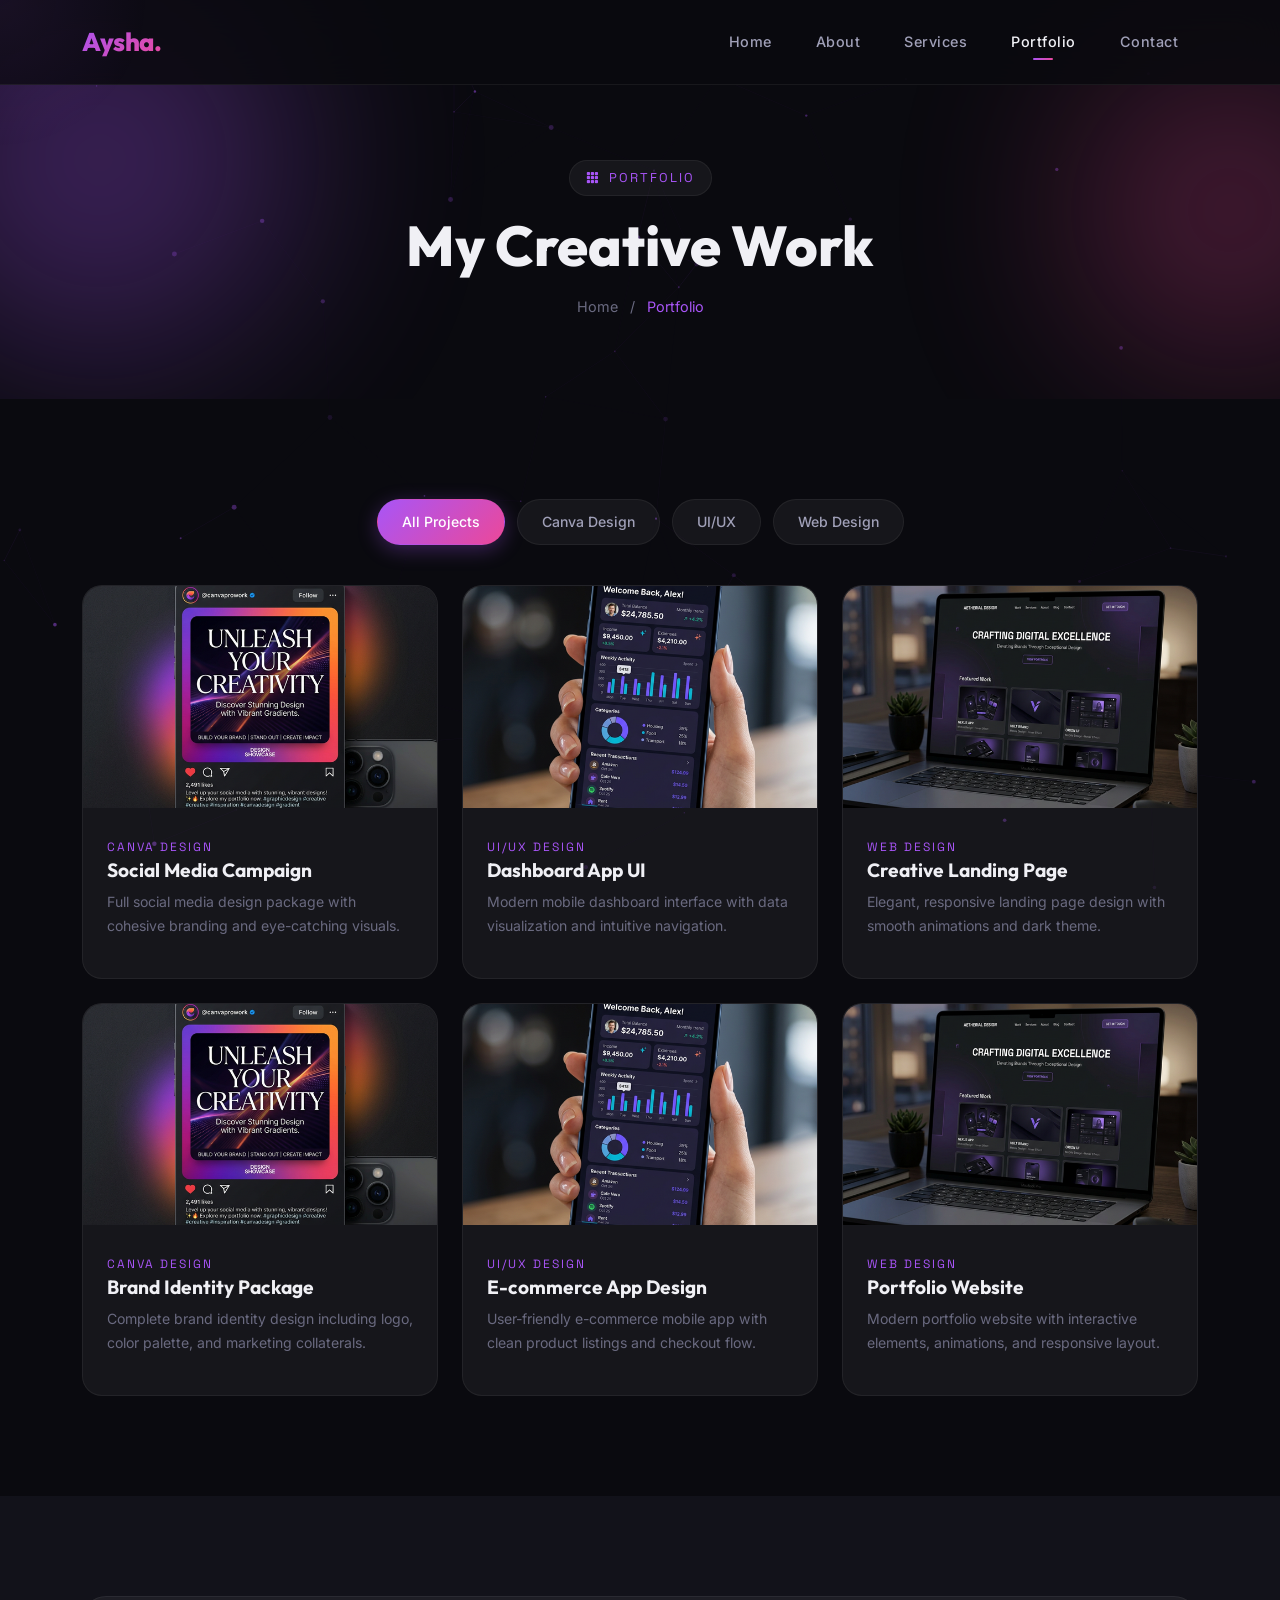
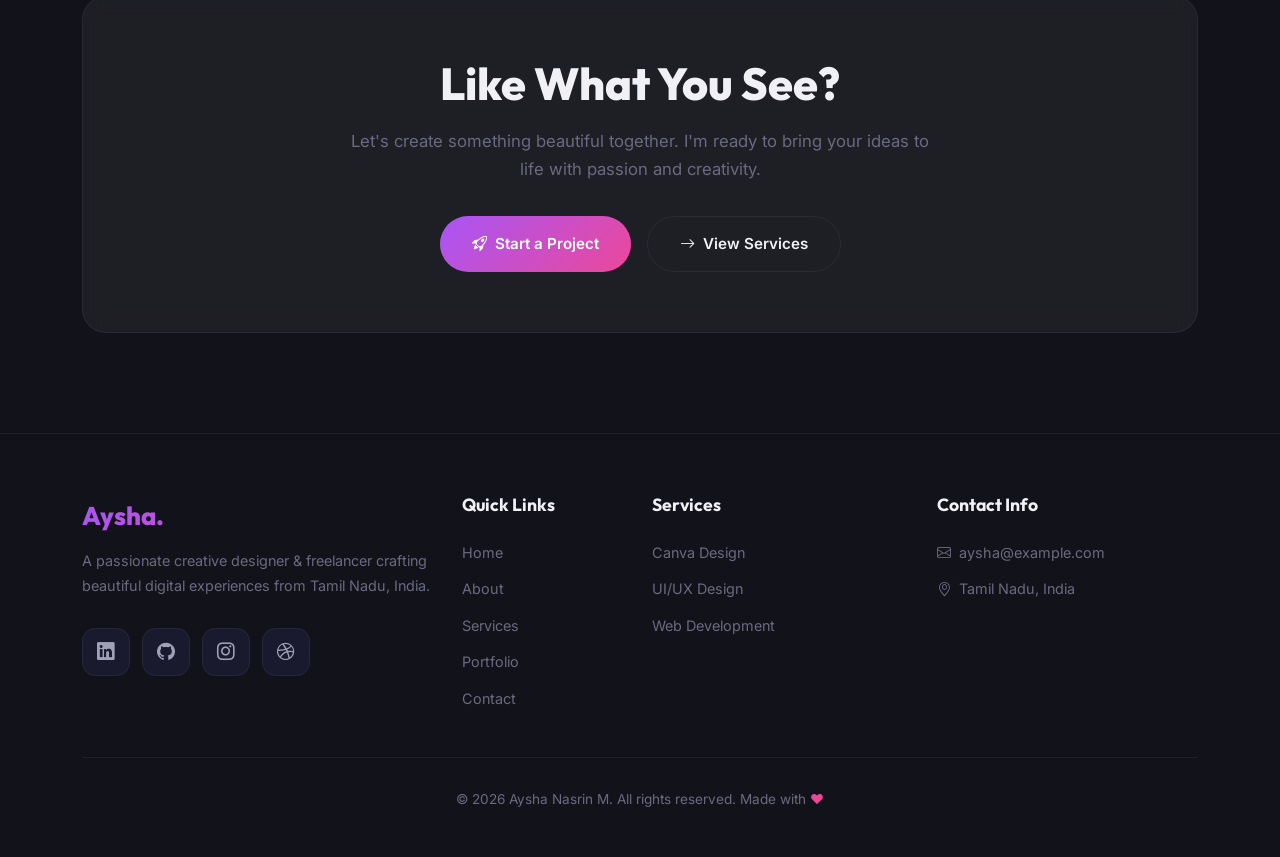
==== commit 92625517: "add new page" ====
--- a/portfolio.html
+++ b/portfolio.html
@@ -72,7 +72,7 @@
             <div class="portfolio-image-wrapper">
               <img src="assets/images/portfolio-canva.png" alt="Social Media Campaign Design" class="portfolio-image">
               <div class="portfolio-overlay">
-                <button class="portfolio-overlay-btn" aria-label="View project"><i class="bi bi-arrow-up-right"></i></button>
+                <a href="project-details.html" class="portfolio-overlay-btn" aria-label="View project"><i class="bi bi-arrow-up-right"></i></a>
               </div>
             </div>
             <div class="portfolio-info">
@@ -89,7 +89,7 @@
             <div class="portfolio-image-wrapper">
               <img src="assets/images/portfolio-uiux.png" alt="Mobile App Dashboard UI" class="portfolio-image">
               <div class="portfolio-overlay">
-                <button class="portfolio-overlay-btn" aria-label="View project"><i class="bi bi-arrow-up-right"></i></button>
+                <a href="project-details.html" class="portfolio-overlay-btn" aria-label="View project"><i class="bi bi-arrow-up-right"></i></a>
               </div>
             </div>
             <div class="portfolio-info">
@@ -106,7 +106,7 @@
             <div class="portfolio-image-wrapper">
               <img src="assets/images/portfolio-web.png" alt="Landing Page Design" class="portfolio-image">
               <div class="portfolio-overlay">
-                <button class="portfolio-overlay-btn" aria-label="View project"><i class="bi bi-arrow-up-right"></i></button>
+                <a href="project-details.html" class="portfolio-overlay-btn" aria-label="View project"><i class="bi bi-arrow-up-right"></i></a>
               </div>
             </div>
             <div class="portfolio-info">
@@ -123,7 +123,7 @@
             <div class="portfolio-image-wrapper">
               <img src="assets/images/portfolio-canva.png" alt="Brand Identity Package" class="portfolio-image">
               <div class="portfolio-overlay">
-                <button class="portfolio-overlay-btn" aria-label="View project"><i class="bi bi-arrow-up-right"></i></button>
+                <a href="project-details.html" class="portfolio-overlay-btn" aria-label="View project"><i class="bi bi-arrow-up-right"></i></a>
               </div>
             </div>
             <div class="portfolio-info">
@@ -140,7 +140,7 @@
             <div class="portfolio-image-wrapper">
               <img src="assets/images/portfolio-uiux.png" alt="E-commerce App UI" class="portfolio-image">
               <div class="portfolio-overlay">
-                <button class="portfolio-overlay-btn" aria-label="View project"><i class="bi bi-arrow-up-right"></i></button>
+                <a href="project-details.html" class="portfolio-overlay-btn" aria-label="View project"><i class="bi bi-arrow-up-right"></i></a>
               </div>
             </div>
             <div class="portfolio-info">
@@ -157,7 +157,7 @@
             <div class="portfolio-image-wrapper">
               <img src="assets/images/portfolio-web.png" alt="Portfolio Website Redesign" class="portfolio-image">
               <div class="portfolio-overlay">
-                <button class="portfolio-overlay-btn" aria-label="View project"><i class="bi bi-arrow-up-right"></i></button>
+                <a href="project-details.html" class="portfolio-overlay-btn" aria-label="View project"><i class="bi bi-arrow-up-right"></i></a>
               </div>
             </div>
             <div class="portfolio-info">
--- a/assets/css/style.css
+++ b/assets/css/style.css
@@ -1612,3 +1612,166 @@
     height: 220px;
   }
 }
+
+/* ========== Project Detail Page ========== */
+.project-hero {
+  padding: 160px 0 80px;
+  background: linear-gradient(180deg, rgba(168, 85, 247, 0.05) 0%, transparent 100%);
+  text-align: center;
+}
+
+.project-category-tag {
+  display: inline-block;
+  padding: 6px 16px;
+  background: rgba(168, 85, 247, 0.1);
+  border: 1px solid var(--accent-1);
+  border-radius: 50px;
+  color: var(--accent-1);
+  font-family: var(--font-mono);
+  font-size: 0.8rem;
+  text-transform: uppercase;
+  letter-spacing: 2px;
+  margin-bottom: 20px;
+}
+
+.project-main-title {
+  font-size: 3.5rem;
+  font-weight: 800;
+  margin-bottom: 16px;
+  font-family: var(--font-heading);
+}
+
+.project-subtitle {
+  font-size: 1.2rem;
+  color: var(--text-secondary);
+  max-width: 700px;
+  margin: 0 auto;
+}
+
+.project-content-section {
+  padding: 80px 0;
+}
+
+.project-info-card {
+  background: var(--bg-glass);
+  border: 1px solid var(--border-color);
+  border-radius: 24px;
+  padding: 40px;
+  height: 100%;
+  transition: var(--transition-smooth);
+}
+
+.project-info-card:hover {
+  border-color: var(--border-glow);
+  box-shadow: var(--shadow-glow);
+}
+
+.info-label {
+  font-family: var(--font-mono);
+  font-size: 0.75rem;
+  color: var(--accent-1);
+  text-transform: uppercase;
+  letter-spacing: 2px;
+  margin-bottom: 12px;
+  display: block;
+}
+
+.info-title {
+  font-family: var(--font-heading);
+  font-size: 1.8rem;
+  font-weight: 700;
+  margin-bottom: 20px;
+  color: var(--text-primary);
+}
+
+.info-text {
+  color: var(--text-secondary);
+  line-height: 1.8;
+}
+
+.gallery-grid {
+  display: grid;
+  grid-template-columns: repeat(2, 1fr);
+  gap: 30px;
+}
+
+.gallery-item {
+  border-radius: 20px;
+  overflow: hidden;
+  border: 1px solid var(--border-color);
+  transition: var(--transition-smooth);
+}
+
+.gallery-item img {
+  width: 100%;
+  height: 100%;
+  object-fit: cover;
+  transition: var(--transition-smooth);
+}
+
+.gallery-item:hover {
+  transform: scale(1.02);
+  border-color: var(--accent-1);
+  box-shadow: var(--shadow-md);
+}
+
+.gallery-item:hover img {
+  transform: scale(1.05);
+}
+
+.tool-icon-wrapper {
+  display: flex;
+  gap: 20px;
+  flex-wrap: wrap;
+  margin-top: 10px;
+}
+
+.tool-badge {
+  display: flex;
+  align-items: center;
+  gap: 10px;
+  padding: 10px 20px;
+  background: var(--bg-tertiary);
+  border: 1px solid var(--border-color);
+  border-radius: 12px;
+  transition: var(--transition-smooth);
+}
+
+.tool-badge:hover {
+  background: var(--bg-glass);
+  border-color: var(--accent-1);
+  transform: translateY(-5px);
+}
+
+.tool-badge i {
+  font-size: 1.2rem;
+  color: var(--accent-1);
+}
+
+.tool-name {
+  font-weight: 600;
+  font-size: 0.9rem;
+}
+
+.results-list {
+  list-style: none;
+  padding: 0;
+}
+
+.results-list li {
+  display: flex;
+  align-items: center;
+  gap: 12px;
+  margin-bottom: 15px;
+  color: var(--text-secondary);
+}
+
+.results-list li i {
+  color: #22c55e;
+  font-size: 1.2rem;
+}
+
+.back-btn-container {
+  margin-top: 60px;
+  text-align: center;
+}
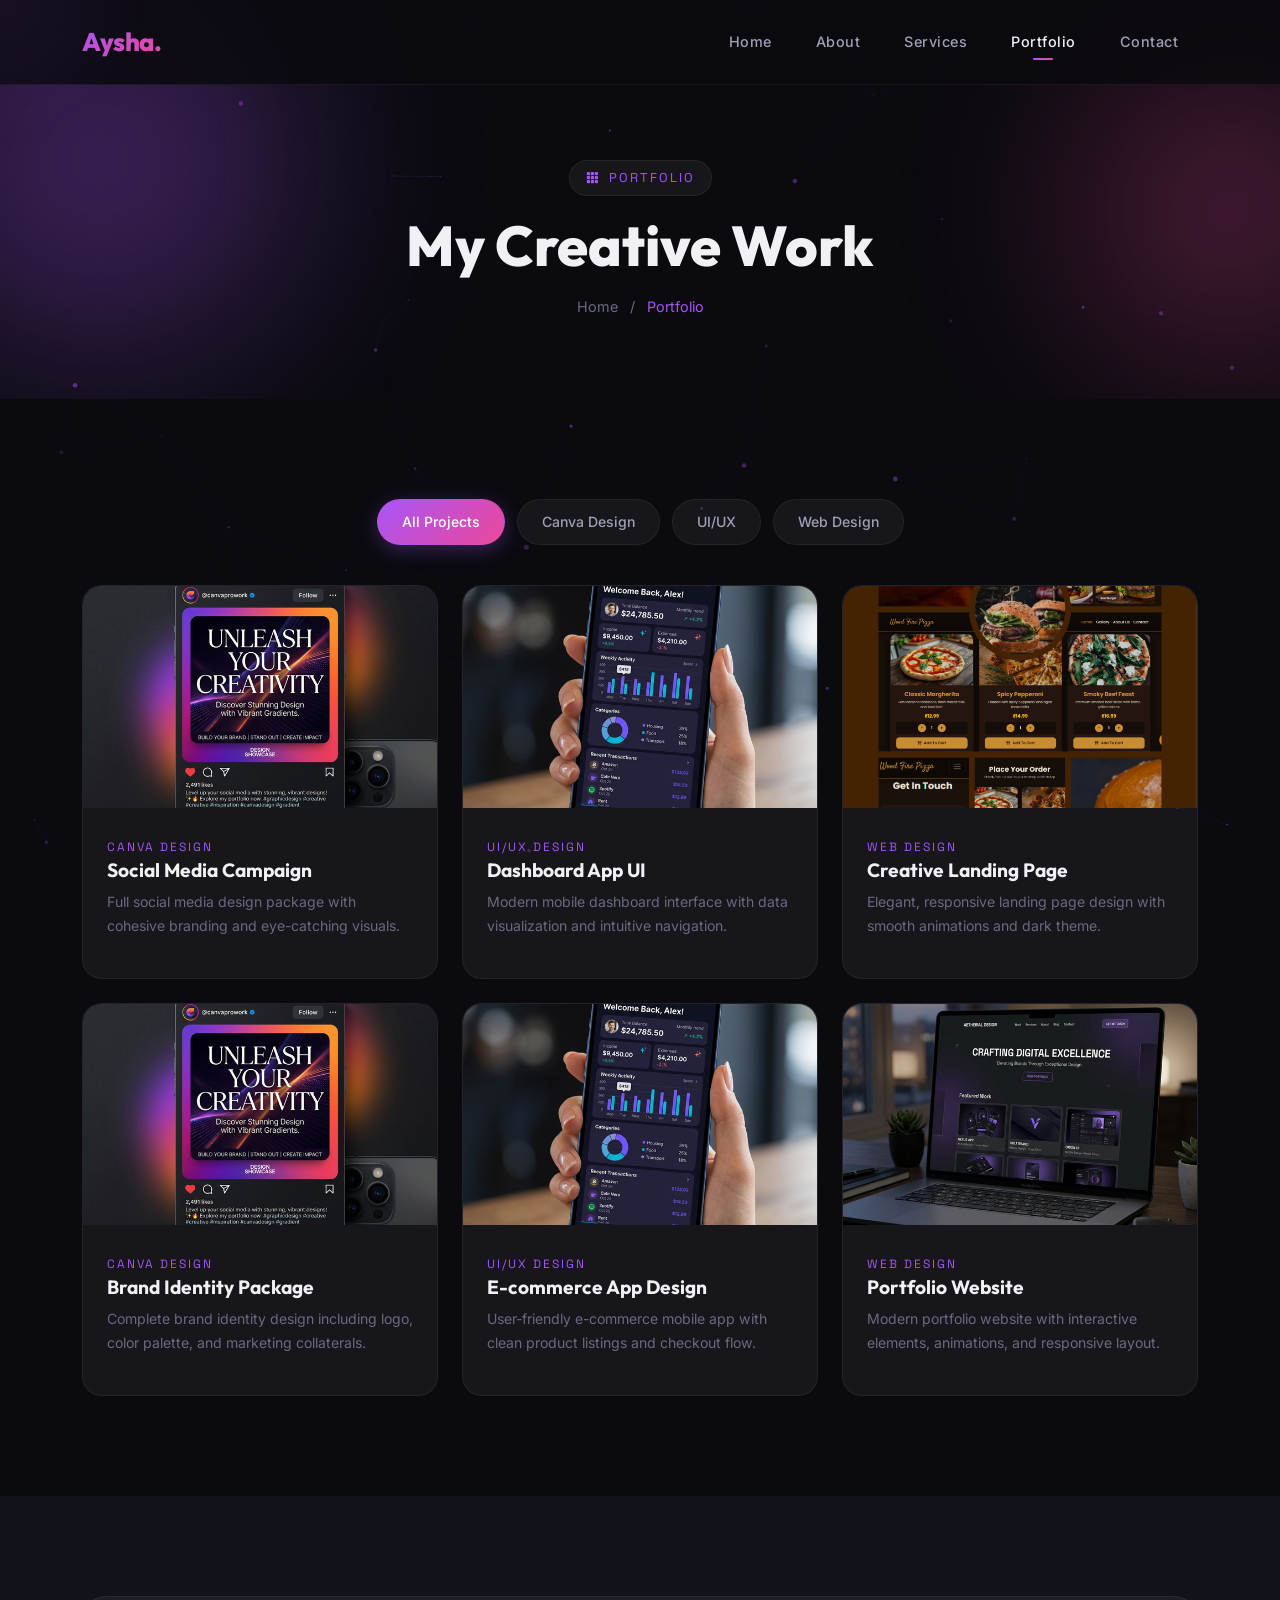
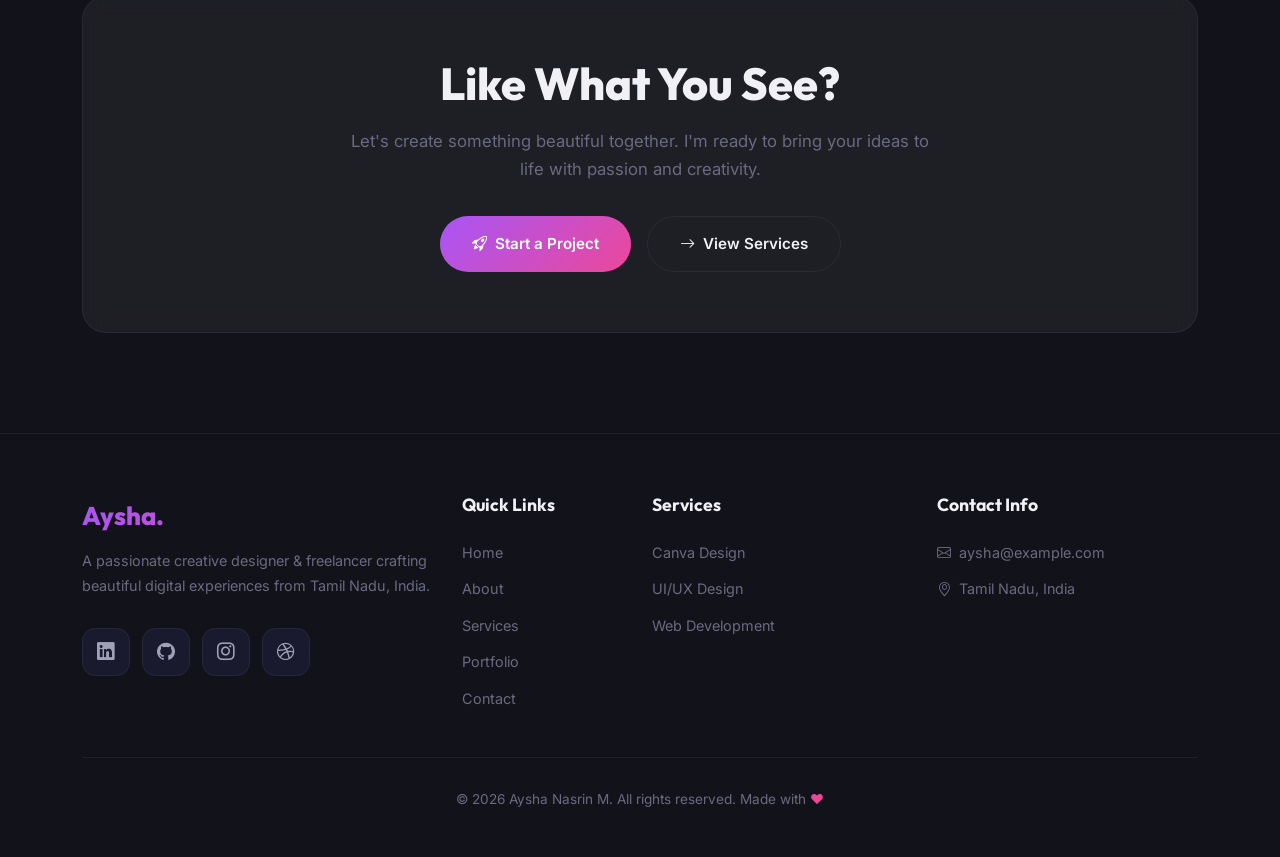
==== commit da6f9e79: "add image" ====
--- a/portfolio.html
+++ b/portfolio.html
@@ -1,15 +1,18 @@
 <!DOCTYPE html>
 <html lang="en">
+
 <head>
   <meta charset="UTF-8">
   <meta name="viewport" content="width=device-width, initial-scale=1.0">
-  <meta name="description" content="Explore the creative portfolio of Aysha Nasrin M - Showcasing Canva designs, UI/UX projects, and web development work.">
+  <meta name="description"
+    content="Explore the creative portfolio of Aysha Nasrin M - Showcasing Canva designs, UI/UX projects, and web development work.">
   <title>Portfolio | Aysha Nasrin M</title>
 
   <link href="https://cdn.jsdelivr.net/npm/bootstrap@5.3.3/dist/css/bootstrap.min.css" rel="stylesheet">
   <link href="https://cdn.jsdelivr.net/npm/bootstrap-icons@1.11.3/font/bootstrap-icons.css" rel="stylesheet">
   <link rel="stylesheet" href="assets/css/style.css">
 </head>
+
 <body>
 
   <div class="preloader" id="preloader">
@@ -22,8 +25,10 @@
   <!-- Navigation -->
   <nav class="navbar navbar-expand-lg navbar-custom fixed-top" id="main-navbar">
     <div class="container">
-      <a class="navbar-brand navbar-brand-custom" href="index.html">Aysha<span style="color: var(--accent-2);">.</span></a>
-      <button class="navbar-toggler navbar-toggler-custom" type="button" data-bs-toggle="collapse" data-bs-target="#navbarNav">
+      <a class="navbar-brand navbar-brand-custom" href="index.html">Aysha<span
+          style="color: var(--accent-2);">.</span></a>
+      <button class="navbar-toggler navbar-toggler-custom" type="button" data-bs-toggle="collapse"
+        data-bs-target="#navbarNav">
         <span class="navbar-toggler-icon"></span>
       </button>
       <div class="collapse navbar-collapse justify-content-end" id="navbarNav">
@@ -72,13 +77,14 @@
             <div class="portfolio-image-wrapper">
               <img src="assets/images/portfolio-canva.png" alt="Social Media Campaign Design" class="portfolio-image">
               <div class="portfolio-overlay">
-                <a href="project-details.html" class="portfolio-overlay-btn" aria-label="View project"><i class="bi bi-arrow-up-right"></i></a>
+                <button class="portfolio-overlay-btn" aria-label="View project"><i class="bi bi-arrow-up-right"></i></button>
               </div>
             </div>
             <div class="portfolio-info">
               <span class="portfolio-category">Canva Design</span>
               <h3 class="portfolio-title">Social Media Campaign</h3>
-              <p class="portfolio-desc">Full social media design package with cohesive branding and eye-catching visuals.</p>
+              <p class="portfolio-desc">Full social media design package with cohesive branding and eye-catching
+                visuals.</p>
             </div>
           </div>
         </div>
@@ -89,13 +95,14 @@
             <div class="portfolio-image-wrapper">
               <img src="assets/images/portfolio-uiux.png" alt="Mobile App Dashboard UI" class="portfolio-image">
               <div class="portfolio-overlay">
-                <a href="project-details.html" class="portfolio-overlay-btn" aria-label="View project"><i class="bi bi-arrow-up-right"></i></a>
+                <button class="portfolio-overlay-btn" aria-label="View project"><i class="bi bi-arrow-up-right"></i></button>
               </div>
             </div>
             <div class="portfolio-info">
               <span class="portfolio-category">UI/UX Design</span>
               <h3 class="portfolio-title">Dashboard App UI</h3>
-              <p class="portfolio-desc">Modern mobile dashboard interface with data visualization and intuitive navigation.</p>
+              <p class="portfolio-desc">Modern mobile dashboard interface with data visualization and intuitive
+                navigation.</p>
             </div>
           </div>
         </div>
@@ -104,15 +111,16 @@
         <div class="col-lg-4 col-md-6 portfolio-item" data-category="web">
           <div class="portfolio-card" id="portfolio-3">
             <div class="portfolio-image-wrapper">
-              <img src="assets/images/portfolio-web.png" alt="Landing Page Design" class="portfolio-image">
-              <div class="portfolio-overlay">
-                <a href="project-details.html" class="portfolio-overlay-btn" aria-label="View project"><i class="bi bi-arrow-up-right"></i></a>
+              <img src="assets/images/webdesign.png" alt="Landing Page Design" class="portfolio-image">
+              <div class="portfolio-overlay">
+                <button class="portfolio-overlay-btn" aria-label="View project"><i class="bi bi-arrow-up-right"></i></button>
               </div>
             </div>
             <div class="portfolio-info">
               <span class="portfolio-category">Web Design</span>
               <h3 class="portfolio-title">Creative Landing Page</h3>
-              <p class="portfolio-desc">Elegant, responsive landing page design with smooth animations and dark theme.</p>
+              <p class="portfolio-desc">Elegant, responsive landing page design with smooth animations and dark theme.
+              </p>
             </div>
           </div>
         </div>
@@ -123,13 +131,14 @@
             <div class="portfolio-image-wrapper">
               <img src="assets/images/portfolio-canva.png" alt="Brand Identity Package" class="portfolio-image">
               <div class="portfolio-overlay">
-                <a href="project-details.html" class="portfolio-overlay-btn" aria-label="View project"><i class="bi bi-arrow-up-right"></i></a>
+                <button class="portfolio-overlay-btn" aria-label="View project"><i class="bi bi-arrow-up-right"></i></button>
               </div>
             </div>
             <div class="portfolio-info">
               <span class="portfolio-category">Canva Design</span>
               <h3 class="portfolio-title">Brand Identity Package</h3>
-              <p class="portfolio-desc">Complete brand identity design including logo, color palette, and marketing collaterals.</p>
+              <p class="portfolio-desc">Complete brand identity design including logo, color palette, and marketing
+                collaterals.</p>
             </div>
           </div>
         </div>
@@ -140,13 +149,14 @@
             <div class="portfolio-image-wrapper">
               <img src="assets/images/portfolio-uiux.png" alt="E-commerce App UI" class="portfolio-image">
               <div class="portfolio-overlay">
-                <a href="project-details.html" class="portfolio-overlay-btn" aria-label="View project"><i class="bi bi-arrow-up-right"></i></a>
+                <button class="portfolio-overlay-btn" aria-label="View project"><i class="bi bi-arrow-up-right"></i></button>
               </div>
             </div>
             <div class="portfolio-info">
               <span class="portfolio-category">UI/UX Design</span>
               <h3 class="portfolio-title">E-commerce App Design</h3>
-              <p class="portfolio-desc">User-friendly e-commerce mobile app with clean product listings and checkout flow.</p>
+              <p class="portfolio-desc">User-friendly e-commerce mobile app with clean product listings and checkout
+                flow.</p>
             </div>
           </div>
         </div>
@@ -157,13 +167,14 @@
             <div class="portfolio-image-wrapper">
               <img src="assets/images/portfolio-web.png" alt="Portfolio Website Redesign" class="portfolio-image">
               <div class="portfolio-overlay">
-                <a href="project-details.html" class="portfolio-overlay-btn" aria-label="View project"><i class="bi bi-arrow-up-right"></i></a>
+                <button class="portfolio-overlay-btn" aria-label="View project"><i class="bi bi-arrow-up-right"></i></button>
               </div>
             </div>
             <div class="portfolio-info">
               <span class="portfolio-category">Web Design</span>
               <h3 class="portfolio-title">Portfolio Website</h3>
-              <p class="portfolio-desc">Modern portfolio website with interactive elements, animations, and responsive layout.</p>
+              <p class="portfolio-desc">Modern portfolio website with interactive elements, animations, and responsive
+                layout.</p>
             </div>
           </div>
         </div>
@@ -175,7 +186,8 @@
   <section class="section-padding" style="background: var(--bg-secondary);">
     <div class="container">
       <div class="glass-card text-center reveal" style="padding: 60px 40px;">
-        <h2 class="section-title" style="margin-bottom: 16px;">Like What You <span class="gradient-text">See?</span></h2>
+        <h2 class="section-title" style="margin-bottom: 16px;">Like What You <span class="gradient-text">See?</span>
+        </h2>
         <p class="section-description mx-auto" style="margin-bottom: 32px;">
           Let's create something beautiful together. I'm ready to bring your ideas to life with passion and creativity.
         </p>
@@ -197,7 +209,8 @@
       <div class="row g-4">
         <div class="col-lg-4">
           <div class="footer-brand">Aysha<span style="color: var(--accent-2);">.</span></div>
-          <p class="footer-text">A passionate creative designer & freelancer crafting beautiful digital experiences from Tamil Nadu, India.</p>
+          <p class="footer-text">A passionate creative designer & freelancer crafting beautiful digital experiences from
+            Tamil Nadu, India.</p>
           <div class="social-links">
             <a href="#" class="social-link" aria-label="LinkedIn"><i class="bi bi-linkedin"></i></a>
             <a href="#" class="social-link" aria-label="GitHub"><i class="bi bi-github"></i></a>
@@ -221,7 +234,8 @@
         </div>
         <div class="col-lg-3 col-md-4">
           <h4 class="footer-title">Contact Info</h4>
-          <a href="mailto:aysha@example.com" class="footer-link"><i class="bi bi-envelope me-2"></i>aysha@example.com</a>
+          <a href="mailto:aysha@example.com" class="footer-link"><i
+              class="bi bi-envelope me-2"></i>aysha@example.com</a>
           <a href="#" class="footer-link"><i class="bi bi-geo-alt me-2"></i>Tamil Nadu, India</a>
         </div>
       </div>
@@ -236,4 +250,5 @@
   <script src="https://cdn.jsdelivr.net/npm/bootstrap@5.3.3/dist/js/bootstrap.bundle.min.js"></script>
   <script src="assets/js/main.js"></script>
 </body>
-</html>
+
+</html>
--- a/assets/css/style.css
+++ b/assets/css/style.css
@@ -1612,166 +1612,3 @@
     height: 220px;
   }
 }
-
-/* ========== Project Detail Page ========== */
-.project-hero {
-  padding: 160px 0 80px;
-  background: linear-gradient(180deg, rgba(168, 85, 247, 0.05) 0%, transparent 100%);
-  text-align: center;
-}
-
-.project-category-tag {
-  display: inline-block;
-  padding: 6px 16px;
-  background: rgba(168, 85, 247, 0.1);
-  border: 1px solid var(--accent-1);
-  border-radius: 50px;
-  color: var(--accent-1);
-  font-family: var(--font-mono);
-  font-size: 0.8rem;
-  text-transform: uppercase;
-  letter-spacing: 2px;
-  margin-bottom: 20px;
-}
-
-.project-main-title {
-  font-size: 3.5rem;
-  font-weight: 800;
-  margin-bottom: 16px;
-  font-family: var(--font-heading);
-}
-
-.project-subtitle {
-  font-size: 1.2rem;
-  color: var(--text-secondary);
-  max-width: 700px;
-  margin: 0 auto;
-}
-
-.project-content-section {
-  padding: 80px 0;
-}
-
-.project-info-card {
-  background: var(--bg-glass);
-  border: 1px solid var(--border-color);
-  border-radius: 24px;
-  padding: 40px;
-  height: 100%;
-  transition: var(--transition-smooth);
-}
-
-.project-info-card:hover {
-  border-color: var(--border-glow);
-  box-shadow: var(--shadow-glow);
-}
-
-.info-label {
-  font-family: var(--font-mono);
-  font-size: 0.75rem;
-  color: var(--accent-1);
-  text-transform: uppercase;
-  letter-spacing: 2px;
-  margin-bottom: 12px;
-  display: block;
-}
-
-.info-title {
-  font-family: var(--font-heading);
-  font-size: 1.8rem;
-  font-weight: 700;
-  margin-bottom: 20px;
-  color: var(--text-primary);
-}
-
-.info-text {
-  color: var(--text-secondary);
-  line-height: 1.8;
-}
-
-.gallery-grid {
-  display: grid;
-  grid-template-columns: repeat(2, 1fr);
-  gap: 30px;
-}
-
-.gallery-item {
-  border-radius: 20px;
-  overflow: hidden;
-  border: 1px solid var(--border-color);
-  transition: var(--transition-smooth);
-}
-
-.gallery-item img {
-  width: 100%;
-  height: 100%;
-  object-fit: cover;
-  transition: var(--transition-smooth);
-}
-
-.gallery-item:hover {
-  transform: scale(1.02);
-  border-color: var(--accent-1);
-  box-shadow: var(--shadow-md);
-}
-
-.gallery-item:hover img {
-  transform: scale(1.05);
-}
-
-.tool-icon-wrapper {
-  display: flex;
-  gap: 20px;
-  flex-wrap: wrap;
-  margin-top: 10px;
-}
-
-.tool-badge {
-  display: flex;
-  align-items: center;
-  gap: 10px;
-  padding: 10px 20px;
-  background: var(--bg-tertiary);
-  border: 1px solid var(--border-color);
-  border-radius: 12px;
-  transition: var(--transition-smooth);
-}
-
-.tool-badge:hover {
-  background: var(--bg-glass);
-  border-color: var(--accent-1);
-  transform: translateY(-5px);
-}
-
-.tool-badge i {
-  font-size: 1.2rem;
-  color: var(--accent-1);
-}
-
-.tool-name {
-  font-weight: 600;
-  font-size: 0.9rem;
-}
-
-.results-list {
-  list-style: none;
-  padding: 0;
-}
-
-.results-list li {
-  display: flex;
-  align-items: center;
-  gap: 12px;
-  margin-bottom: 15px;
-  color: var(--text-secondary);
-}
-
-.results-list li i {
-  color: #22c55e;
-  font-size: 1.2rem;
-}
-
-.back-btn-container {
-  margin-top: 60px;
-  text-align: center;
-}
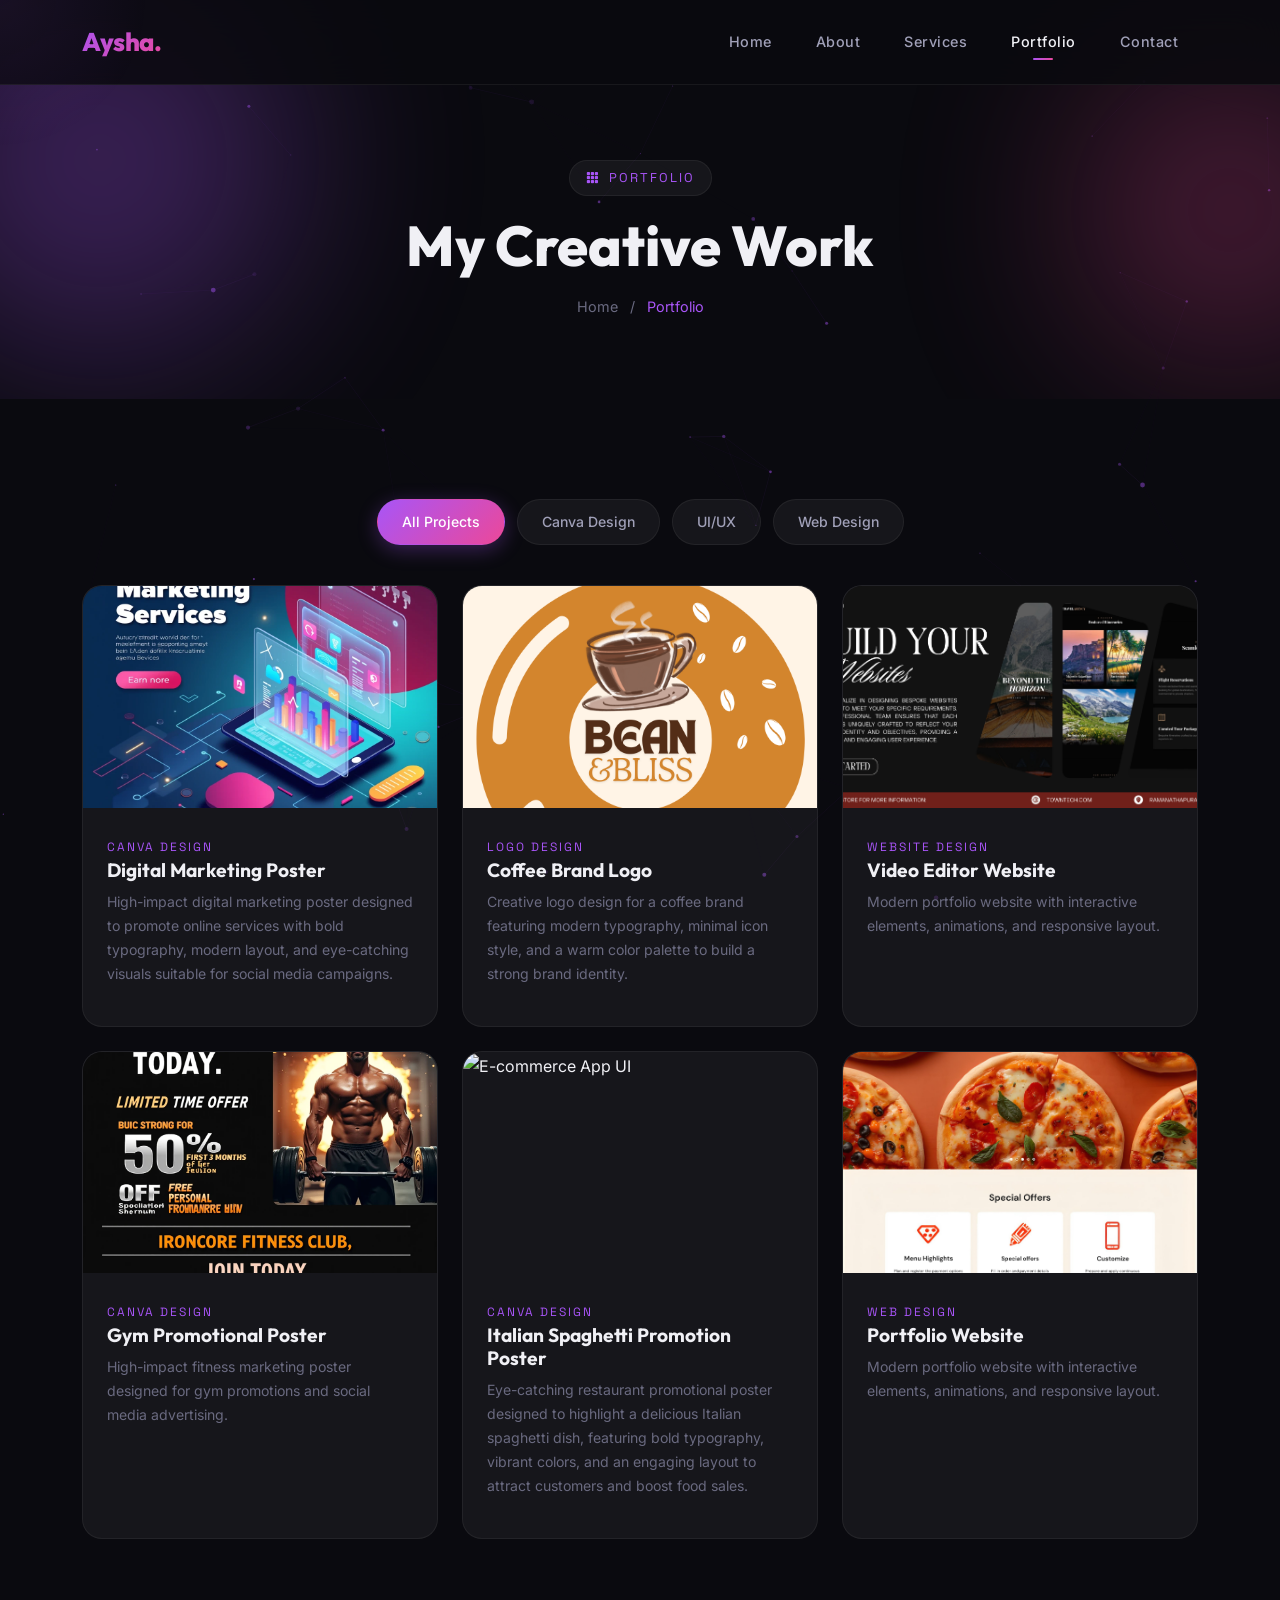
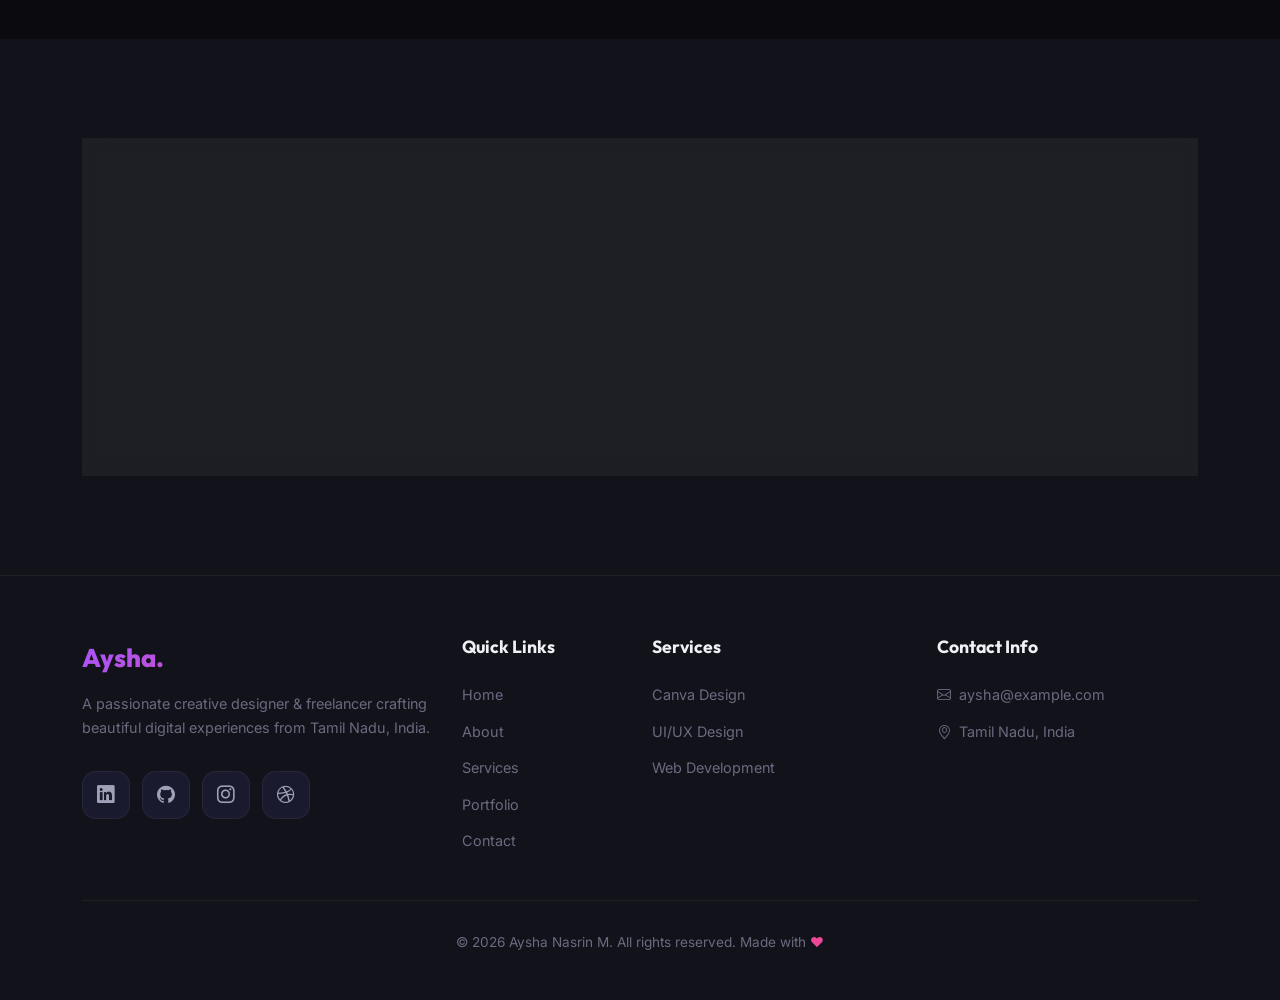
==== commit 7cbf1d02: "add images" ====
--- a/portfolio.html
+++ b/portfolio.html
@@ -75,16 +75,17 @@
         <div class="col-lg-4 col-md-6 portfolio-item" data-category="canva">
           <div class="portfolio-card" id="portfolio-1">
             <div class="portfolio-image-wrapper">
-              <img src="assets/images/portfolio-canva.png" alt="Social Media Campaign Design" class="portfolio-image">
-              <div class="portfolio-overlay">
-                <button class="portfolio-overlay-btn" aria-label="View project"><i class="bi bi-arrow-up-right"></i></button>
+              <img src="assets/images/digitalmarket.png" alt="Social Media Campaign Design" class="portfolio-image">
+              <div class="portfolio-overlay">
+                <button class="portfolio-overlay-btn" aria-label="View project"><i
+                    class="bi bi-arrow-up-right"></i></button>
               </div>
             </div>
             <div class="portfolio-info">
               <span class="portfolio-category">Canva Design</span>
-              <h3 class="portfolio-title">Social Media Campaign</h3>
-              <p class="portfolio-desc">Full social media design package with cohesive branding and eye-catching
-                visuals.</p>
+              <h3 class="portfolio-title">Digital Marketing Poster</h3>
+              <p class="portfolio-desc">High-impact digital marketing poster designed to promote online services with
+                bold typography, modern layout, and eye-catching visuals suitable for social media campaigns.</p>
             </div>
           </div>
         </div>
@@ -93,52 +94,63 @@
         <div class="col-lg-4 col-md-6 portfolio-item" data-category="uiux">
           <div class="portfolio-card" id="portfolio-2">
             <div class="portfolio-image-wrapper">
-              <img src="assets/images/portfolio-uiux.png" alt="Mobile App Dashboard UI" class="portfolio-image">
-              <div class="portfolio-overlay">
-                <button class="portfolio-overlay-btn" aria-label="View project"><i class="bi bi-arrow-up-right"></i></button>
-              </div>
-            </div>
-            <div class="portfolio-info">
-              <span class="portfolio-category">UI/UX Design</span>
-              <h3 class="portfolio-title">Dashboard App UI</h3>
-              <p class="portfolio-desc">Modern mobile dashboard interface with data visualization and intuitive
-                navigation.</p>
+              <img src="assets/images/logodesign.png" alt="Mobile App Dashboard UI" class="portfolio-image">
+              <div class="portfolio-overlay">
+                <button class="portfolio-overlay-btn" aria-label="View project"><i
+                    class="bi bi-arrow-up-right"></i></button>
+              </div>
+            </div>
+            <div class="portfolio-info">
+              <span class="portfolio-category">Logo Design</span>
+              <h3 class="portfolio-title">Coffee Brand Logo</h3>
+              <p class="portfolio-desc">Creative logo design for a coffee brand featuring modern typography, minimal
+                icon style, and a warm color palette to build a strong brand identity.</p>
             </div>
           </div>
         </div>
 
         <!-- Project 3 -->
-        <div class="col-lg-4 col-md-6 portfolio-item" data-category="web">
-          <div class="portfolio-card" id="portfolio-3">
-            <div class="portfolio-image-wrapper">
-              <img src="assets/images/webdesign.png" alt="Landing Page Design" class="portfolio-image">
-              <div class="portfolio-overlay">
-                <button class="portfolio-overlay-btn" aria-label="View project"><i class="bi bi-arrow-up-right"></i></button>
-              </div>
-            </div>
-            <div class="portfolio-info">
-              <span class="portfolio-category">Web Design</span>
-              <h3 class="portfolio-title">Creative Landing Page</h3>
-              <p class="portfolio-desc">Elegant, responsive landing page design with smooth animations and dark theme.
-              </p>
-            </div>
-          </div>
-        </div>
-
+        <div class="col-lg-4 col-md-6 portfolio-item" data-category="uiux">
+          <div class="portfolio-card" id="portfolio-2">
+
+            <a href="https://aifriendtamil.github.io/video-editor/" target="_blank"
+              style="text-decoration:none; color:inherit;">
+
+              <div class="portfolio-image-wrapper">
+                <img src="assets/images/website.png" alt="Mobile App Dashboard UI" class="portfolio-image">
+                <div class="portfolio-overlay">
+                  <button class="portfolio-overlay-btn" aria-label="View project">
+                    <i class="bi bi-arrow-up-right"></i>
+                  </button>
+                </div>
+              </div>
+              <div class="portfolio-info">
+                <span class="portfolio-category">Website Design</span>
+                <h3 class="portfolio-title">Video Editor Website</h3>
+                <p class="portfolio-desc">
+                  Modern portfolio website with interactive elements, animations, and responsive layout.
+                </p>
+              </div>
+
+            </a>
+
+          </div>
+        </div>
         <!-- Project 4 -->
         <div class="col-lg-4 col-md-6 portfolio-item" data-category="canva">
           <div class="portfolio-card" id="portfolio-4">
             <div class="portfolio-image-wrapper">
-              <img src="assets/images/portfolio-canva.png" alt="Brand Identity Package" class="portfolio-image">
-              <div class="portfolio-overlay">
-                <button class="portfolio-overlay-btn" aria-label="View project"><i class="bi bi-arrow-up-right"></i></button>
+              <img src="assets/images/gymposter.png" alt="Brand Identity Package" class="portfolio-image">
+              <div class="portfolio-overlay">
+                <button class="portfolio-overlay-btn" aria-label="View project"><i
+                    class="bi bi-arrow-up-right"></i></button>
               </div>
             </div>
             <div class="portfolio-info">
               <span class="portfolio-category">Canva Design</span>
-              <h3 class="portfolio-title">Brand Identity Package</h3>
-              <p class="portfolio-desc">Complete brand identity design including logo, color palette, and marketing
-                collaterals.</p>
+              <h3 class="portfolio-title">Gym Promotional Poster</h3>
+              <p class="portfolio-desc">High-impact fitness marketing poster designed for gym promotions and social
+                media advertising.</p>
             </div>
           </div>
         </div>
@@ -147,16 +159,20 @@
         <div class="col-lg-4 col-md-6 portfolio-item" data-category="uiux">
           <div class="portfolio-card" id="portfolio-5">
             <div class="portfolio-image-wrapper">
-              <img src="assets/images/portfolio-uiux.png" alt="E-commerce App UI" class="portfolio-image">
-              <div class="portfolio-overlay">
-                <button class="portfolio-overlay-btn" aria-label="View project"><i class="bi bi-arrow-up-right"></i></button>
-              </div>
-            </div>
-            <div class="portfolio-info">
-              <span class="portfolio-category">UI/UX Design</span>
-              <h3 class="portfolio-title">E-commerce App Design</h3>
-              <p class="portfolio-desc">User-friendly e-commerce mobile app with clean product listings and checkout
-                flow.</p>
+              <img src="assets/images/poster.png" alt="E-commerce App UI" class="portfolio-image">
+              <div class="portfolio-overlay">
+                <button class="portfolio-overlay-btn" aria-label="View project"><i
+                    class="bi bi-arrow-up-right"></i></button>
+              </div>
+            </div>
+            <div class="portfolio-info">
+              <span class="portfolio-category">Canva Design</span>
+              <h3 class="portfolio-title">Italian Spaghetti Promotion Poster</h3>
+              <p class="portfolio-desc">
+                Eye-catching restaurant promotional poster designed to highlight a delicious Italian spaghetti dish,
+                featuring bold typography, vibrant colors, and an engaging layout to attract customers and boost food
+                sales.
+              </p>
             </div>
           </div>
         </div>
@@ -164,22 +180,31 @@
         <!-- Project 6 -->
         <div class="col-lg-4 col-md-6 portfolio-item" data-category="web">
           <div class="portfolio-card" id="portfolio-6">
-            <div class="portfolio-image-wrapper">
-              <img src="assets/images/portfolio-web.png" alt="Portfolio Website Redesign" class="portfolio-image">
-              <div class="portfolio-overlay">
-                <button class="portfolio-overlay-btn" aria-label="View project"><i class="bi bi-arrow-up-right"></i></button>
-              </div>
-            </div>
-            <div class="portfolio-info">
-              <span class="portfolio-category">Web Design</span>
-              <h3 class="portfolio-title">Portfolio Website</h3>
-              <p class="portfolio-desc">Modern portfolio website with interactive elements, animations, and responsive
-                layout.</p>
-            </div>
-          </div>
-        </div>
-      </div>
-    </div>
+
+            <a href="https://aifriendtamil.github.io/pizza-restaurant/" target="_blank"
+              style="text-decoration:none; color:inherit;">
+
+              <div class="portfolio-image-wrapper">
+                <img src="assets/images/webdesign.png" alt="Portfolio Website Redesign" class="portfolio-image">
+                <div class="portfolio-overlay">
+                  <button class="portfolio-overlay-btn" aria-label="View project">
+                    <i class="bi bi-arrow-up-right"></i>
+                  </button>
+                </div>
+              </div>
+
+              <div class="portfolio-info">
+                <span class="portfolio-category">Web Design</span>
+                <h3 class="portfolio-title">Portfolio Website</h3>
+                <p class="portfolio-desc">
+                  Modern portfolio website with interactive elements, animations, and responsive layout.
+                </p>
+              </div>
+
+            </a>
+
+          </div>
+        </div>
   </section>
 
   <!-- CTA -->
